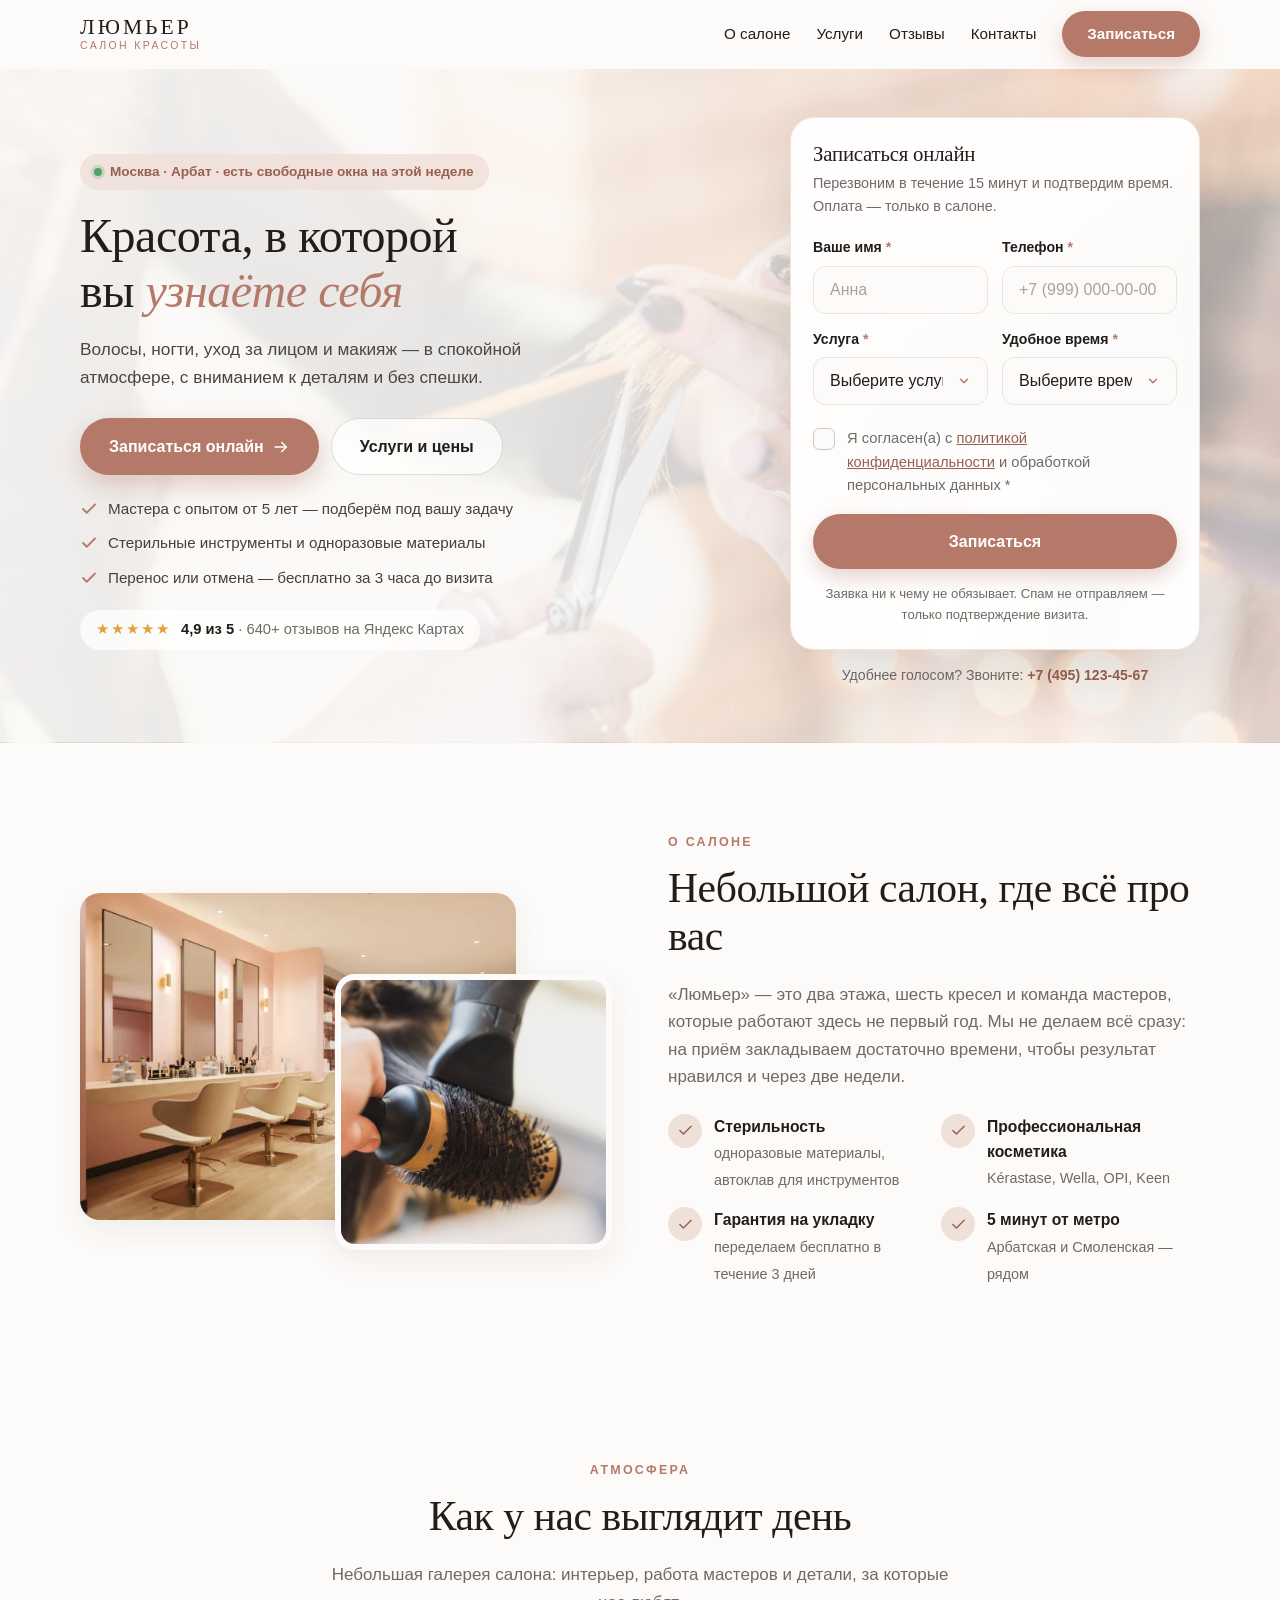
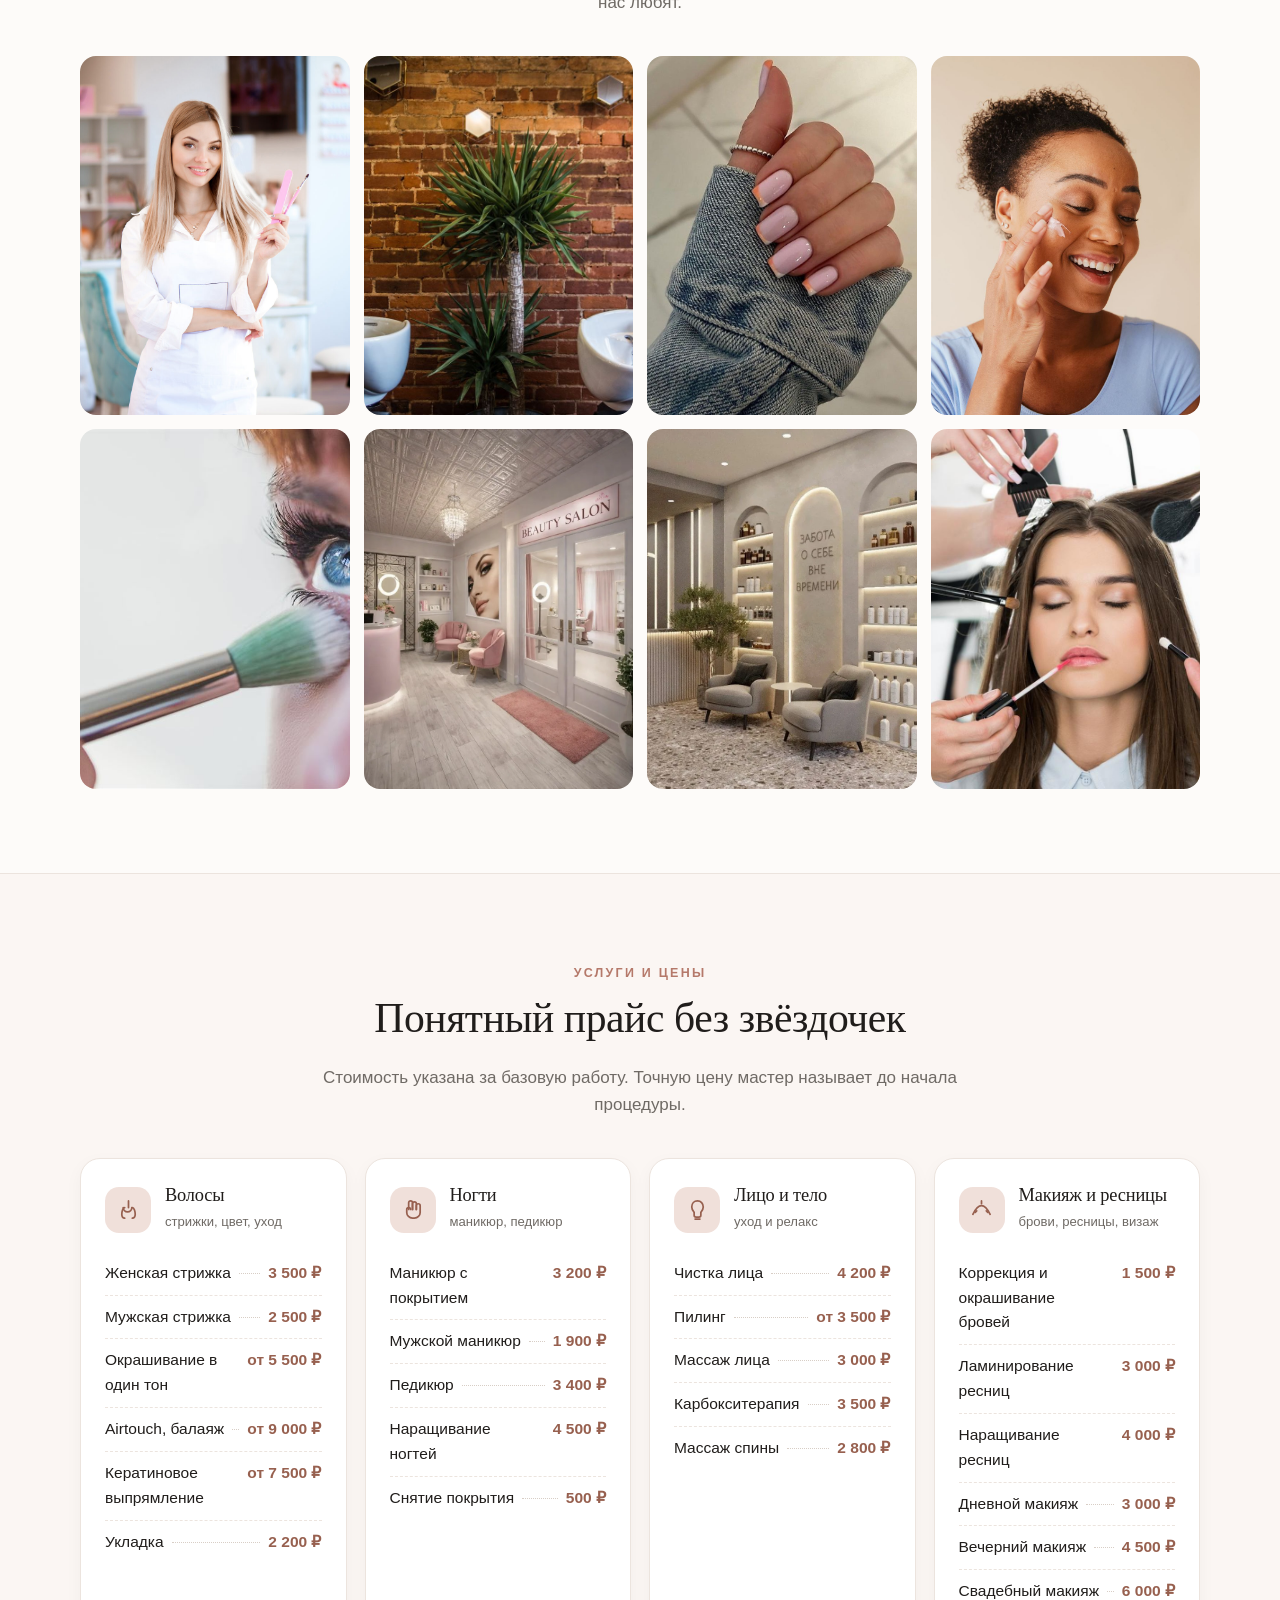
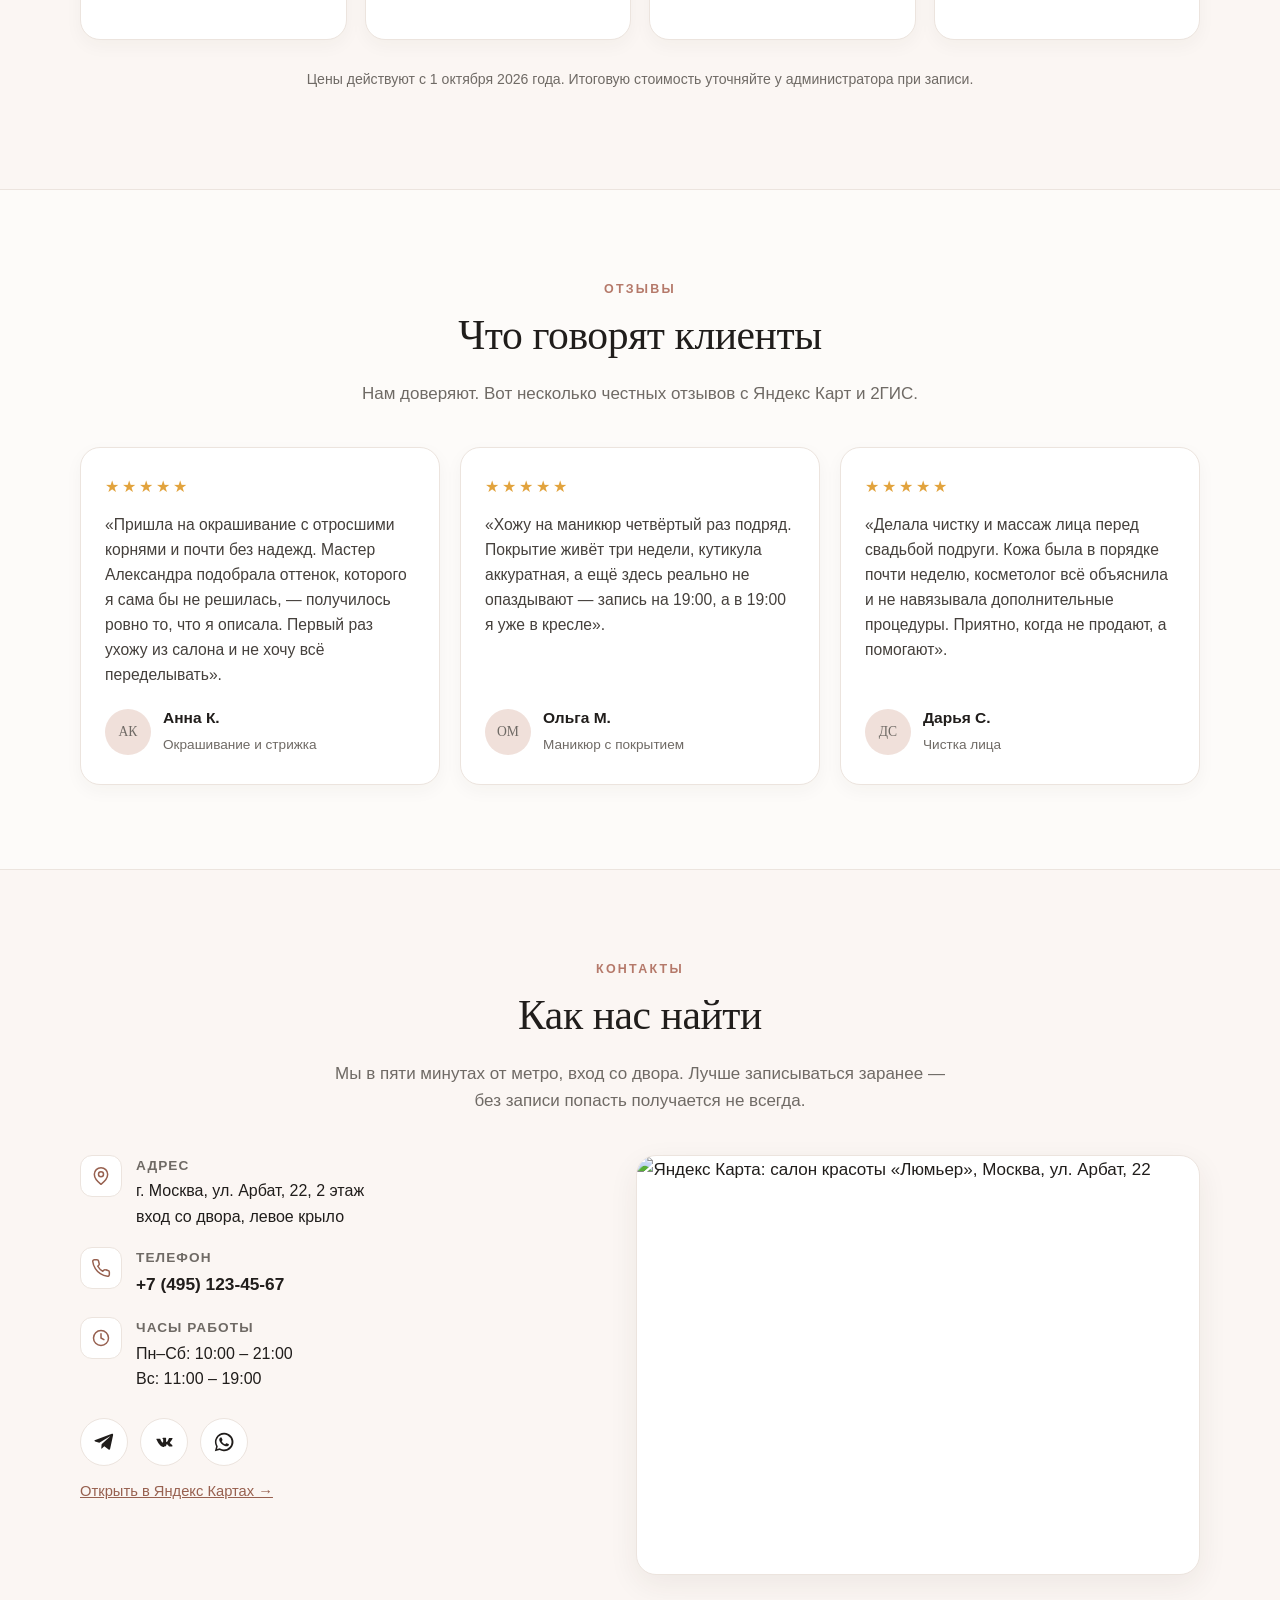
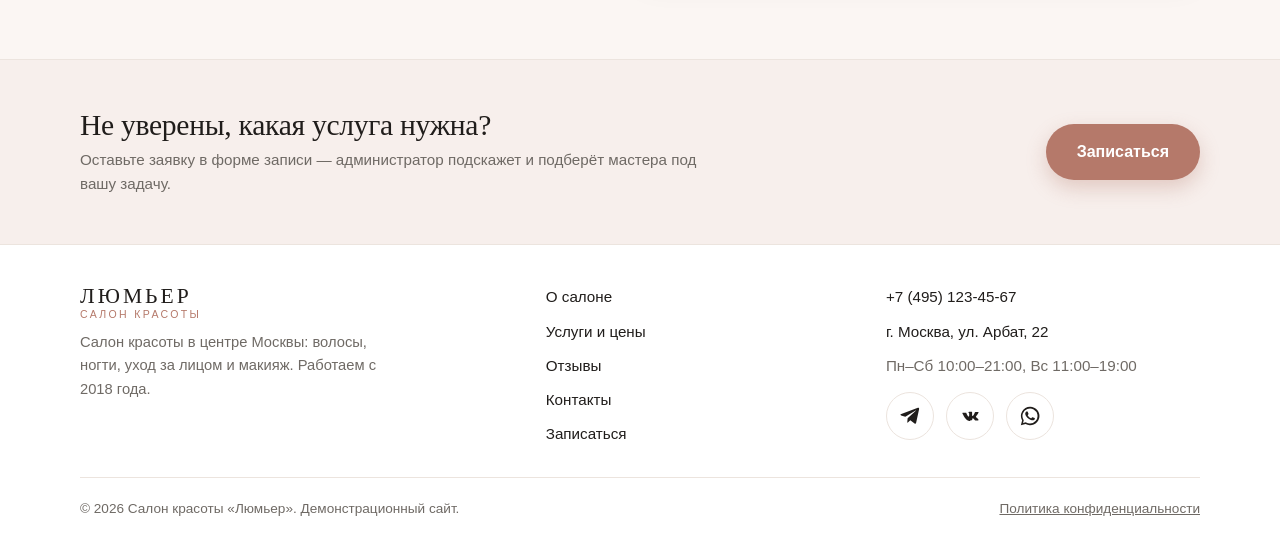
==== index.html @ 71473b61 "Демо-сайт салона красоты «Люмьер»: первая версия" ====
<!DOCTYPE html>
<html lang="ru">
<head>
  <meta charset="UTF-8">
  <meta name="viewport" content="width=device-width, initial-scale=1.0">
  <title>Салон красоты «Люмьер» — Москва, ул. Арбат, 22</title>
  <meta name="description" content="Салон красоты «Люмьер»: стрижки, окрашивание, маникюр, уход за лицом и макияж в центре Москвы. Запись онлайн, честные цены.">
  <link rel="icon" href="favicon.svg" type="image/svg+xml">
  <link rel="stylesheet" href="style.css">
</head>
<body>

<header class="header" id="header">
  <div class="container nav">
    <a class="logo" href="#top">
      <b>ЛЮМЬЕР</b>
      <span>салон красоты</span>
    </a>

    <nav class="nav-links" id="navLinks">
      <a href="#about">О салоне</a>
      <a href="#services">Услуги</a>
      <a href="#reviews">Отзывы</a>
      <a href="#contacts">Контакты</a>
      <a class="btn btn-accent" href="#booking">Записаться</a>
    </nav>

    <button class="burger" id="burger" aria-label="Открыть меню" aria-expanded="false" aria-controls="navLinks">
      <span></span>
    </button>
  </div>
</header>

<main id="booking">

  <!-- ================= ГЛАВНАЯ ================= -->
  <section class="hero" id="top">
    <div class="container hero-grid">

      <div class="hero-copy">
        <span class="hero-badge"><span class="dot" aria-hidden="true"></span>Москва · Арбат · есть свободные окна на этой неделе</span>
        <h1>Красота, в которой вы <em>узнаёте себя</em></h1>
        <p class="hero-lead">Волосы, ногти, уход за лицом и макияж — в спокойной атмосфере, с вниманием к деталям и без спешки.</p>
        <div class="hero-actions">
          <a class="btn btn-accent" href="#booking">Записаться онлайн</a>
          <a class="btn btn-ghost" href="#services">Услуги и цены</a>
        </div>
      </div>

      <div class="hero-form">
        <div class="booking-card">
          <div class="form-head">
            <h2>Записаться онлайн</h2>
            <p>Перезвоним в течение 15 минут и подтвердим время. Оплата — только в салоне.</p>
          </div>

          <form id="bookingForm" novalidate>
            <div class="form-grid">
              <div class="field" id="fieldName">
                <label for="name">Ваше имя <span class="req">*</span></label>
                <input type="text" id="name" name="name" placeholder="Анна" autocomplete="name" required aria-required="true" aria-describedby="nameError">
                <span class="error" id="nameError">Введите имя (минимум 2 символа)</span>
              </div>

              <div class="field" id="fieldPhone">
                <label for="phone">Телефон <span class="req">*</span></label>
                <input type="tel" id="phone" name="phone" placeholder="+7 (999) 000-00-00" autocomplete="tel" inputmode="tel" required aria-required="true" aria-describedby="phoneError">
                <span class="error" id="phoneError">Введите корректный номер телефона</span>
              </div>

              <div class="field" id="fieldService">
                <label for="service">Услуга <span class="req">*</span></label>
                <select id="service" name="service" required aria-required="true" aria-describedby="serviceError">
                  <option value="">Выберите услугу</option>
                  <optgroup label="Волосы">
                    <option>Женская стрижка</option>
                    <option>Мужская стрижка</option>
                    <option>Окрашивание</option>
                    <option>Airtouch, балаяж</option>
                    <option>Кератиновое выпрямление</option>
                    <option>Укладка</option>
                  </optgroup>
                  <optgroup label="Ногти">
                    <option>Маникюр с покрытием</option>
                    <option>Мужской маникюр</option>
                    <option>Педикюр</option>
                    <option>Наращивание ногтей</option>
                  </optgroup>
                  <optgroup label="Лицо и тело">
                    <option>Чистка лица</option>
                    <option>Пилинг</option>
                    <option>Массаж лица</option>
                    <option>Карбокситерапия</option>
                    <option>Массаж спины</option>
                  </optgroup>
                  <optgroup label="Макияж и ресницы">
                    <option>Коррекция и окрашивание бровей</option>
                    <option>Ламинирование ресниц</option>
                    <option>Наращивание ресниц</option>
                    <option>Дневной макияж</option>
                    <option>Вечерний макияж</option>
                    <option>Свадебный макияж</option>
                  </optgroup>
                  <option>Другое / нужна консультация</option>
                </select>
                <span class="error" id="serviceError">Выберите услугу</span>
              </div>

              <div class="field" id="fieldTime">
                <label for="time">Удобное время <span class="req">*</span></label>
                <select id="time" name="time" required aria-required="true" aria-describedby="timeError">
                  <option value="">Выберите время</option>
                  <option>10:00 — утро</option>
                  <option>11:00 — утро</option>
                  <option>12:00 — утро</option>
                  <option>13:00 — день</option>
                  <option>14:00 — день</option>
                  <option>15:00 — день</option>
                  <option>16:00 — день</option>
                  <option>17:00 — вечер</option>
                  <option>18:00 — вечер</option>
                  <option>19:00 — вечер</option>
                  <option>20:00 — вечер</option>
                </select>
                <span class="error" id="timeError">Выберите удобное время</span>
              </div>
            </div>

            <!-- ловушка для спам-ботов, людям не видна -->
            <div class="hp" aria-hidden="true">
              <label for="company">Компания</label>
              <input type="text" id="company" name="company" tabindex="-1" autocomplete="off">
            </div>

            <div class="checkbox-wrap" id="checkboxWrap">
              <label class="checkbox" for="agree">
                <input type="checkbox" id="agree" name="agree" required aria-required="true" aria-describedby="agreeError">
                <span class="box">
                  <svg viewBox="0 0 24 24" fill="none" stroke="currentColor" stroke-width="3" stroke-linecap="round" stroke-linejoin="round"><path d="M20 6 9 17l-5-5"/></svg>
                </span>
                <span>Я согласен(а) с <a href="policy.html" target="_blank" rel="noopener">политикой конфиденциальности</a> и обработкой персональных данных <span class="req">*</span></span>
              </label>
              <span class="error" id="agreeError">Необходимо согласие с политикой конфиденциальности</span>
            </div>

            <button type="submit" class="btn btn-accent btn-block" id="submitBtn">
              <span class="btn-label">Записаться</span>
              <span class="spinner" aria-hidden="true"></span>
            </button>
            <p class="form-note">Заявка ни к чему не обязывает. Спам не отправляем — только подтверждение визита.</p>
          </form>

          <div class="success" id="success" role="status" aria-live="polite">
            <div class="ok">
              <svg viewBox="0 0 24 24" fill="none" stroke="currentColor" stroke-width="2.5" stroke-linecap="round" stroke-linejoin="round"><path d="M20 6 9 17l-5-5"/></svg>
            </div>
            <h3 id="successTitle" tabindex="-1">Заявка принята!</h3>
            <p id="successText">Спасибо! Мы перезвоним вам в течение 15 минут и подтвердим время.</p>
            <button class="btn btn-ghost" id="resetBtn" type="button">Записаться ещё раз</button>
          </div>
        </div>

        <p class="hero-form-note">Удобнее голосом? Звоните: <a href="tel:+74951234567">+7 (495) 123-45-67</a></p>
      </div>

      <div class="hero-trust">
        <ul class="hero-facts">
          <li><svg viewBox="0 0 24 24" fill="none" stroke="currentColor" stroke-width="2.4" stroke-linecap="round" stroke-linejoin="round"><path d="M20 6 9 17l-5-5"/></svg>Мастера с опытом от 5 лет — подберём под вашу задачу</li>
          <li><svg viewBox="0 0 24 24" fill="none" stroke="currentColor" stroke-width="2.4" stroke-linecap="round" stroke-linejoin="round"><path d="M20 6 9 17l-5-5"/></svg>Стерильные инструменты и одноразовые материалы</li>
          <li><svg viewBox="0 0 24 24" fill="none" stroke="currentColor" stroke-width="2.4" stroke-linecap="round" stroke-linejoin="round"><path d="M20 6 9 17l-5-5"/></svg>Перенос или отмена — бесплатно за 3 часа до визита</li>
        </ul>
        <div class="hero-proof">
          <span class="stars" aria-hidden="true">★★★★★</span>
          <span><b>4,9 из 5</b> · 640+ отзывов на Яндекс Картах</span>
        </div>
      </div>

    </div>
  </section>

  <!-- ================= О САЛОНЕ ================= -->
  <section class="section" id="about">
    <div class="container about-grid">
      <div class="about-media">
        <img class="m1" src="images/интерьер.webp" alt="Интерьер салона красоты Люмьер" loading="lazy">
        <img class="m2" src="images/about-hair.jpg" alt="Укладка волос в салоне" loading="lazy">
      </div>

      <div class="about-text">
        <span class="eyebrow">О салоне</span>
        <h2>Небольшой салон, где всё про вас</h2>
        <p>«Люмьер» — это два этажа, шесть кресел и команда мастеров, которые работают здесь не первый год. Мы не делаем всё сразу: на приём закладываем достаточно времени, чтобы результат нравился и через две недели.</p>
        <ul class="features">
          <li>
            <span class="ico"><svg viewBox="0 0 24 24" fill="none" stroke="currentColor" stroke-width="2" stroke-linecap="round" stroke-linejoin="round"><path d="M20 6 9 17l-5-5"/></svg></span>
            <div><b>Стерильность</b><span>одноразовые материалы, автоклав для инструментов</span></div>
          </li>
          <li>
            <span class="ico"><svg viewBox="0 0 24 24" fill="none" stroke="currentColor" stroke-width="2" stroke-linecap="round" stroke-linejoin="round"><path d="M20 6 9 17l-5-5"/></svg></span>
            <div><b>Профессиональная косметика</b><span>Kérastase, Wella, OPI, Keen</span></div>
          </li>
          <li>
            <span class="ico"><svg viewBox="0 0 24 24" fill="none" stroke="currentColor" stroke-width="2" stroke-linecap="round" stroke-linejoin="round"><path d="M20 6 9 17l-5-5"/></svg></span>
            <div><b>Гарантия на укладку</b><span>переделаем бесплатно в течение 3 дней</span></div>
          </li>
          <li>
            <span class="ico"><svg viewBox="0 0 24 24" fill="none" stroke="currentColor" stroke-width="2" stroke-linecap="round" stroke-linejoin="round"><path d="M20 6 9 17l-5-5"/></svg></span>
            <div><b>5 минут от метро</b><span>Арбатская и Смоленская — рядом</span></div>
          </li>
        </ul>
      </div>
    </div>
  </section>

  <!-- ================= ГАЛЕРЕЯ ================= -->
  <section class="section gallery">
    <div class="container">
      <div class="section-head">
        <span class="eyebrow">Атмосфера</span>
        <h2>Как у нас выглядит день</h2>
        <p>Небольшая галерея салона: интерьер, работа мастеров и детали, за которые нас любят.</p>
      </div>
      <div class="gallery-track">
        <img src="images/мастер.jpg" alt="Мастер салона за работой" loading="lazy">
        <img src="images/salon-interior.jpg" alt="Рабочее место стилиста" loading="lazy">
        <img src="images/маникюр1.jpg" alt="Маникюр с покрытием" loading="lazy">
        <img src="images/service-face.jpg" alt="Уход за лицом в салоне" loading="lazy">
        <img src="images/service-makeup.jpg" alt="Макияж перед выходом" loading="lazy">
        <img src="images/интерьер2.webp" alt="Зона ресниц и бровей" loading="lazy">
        <img src="images/интерьер3.webp" alt="Зона маникюра" loading="lazy">
        <img src="images/78464060de46e293d12e.jpg" alt="Работа визажиста салона" loading="lazy">
      </div>
    </div>
  </section>

  <!-- ================= УСЛУГИ И ЦЕНЫ ================= -->
  <section class="section services" id="services">
    <div class="container">
      <div class="section-head">
        <span class="eyebrow">Услуги и цены</span>
        <h2>Понятный прайс без звёздочек</h2>
        <p>Стоимость указана за базовую работу. Точную цену мастер называет до начала процедуры.</p>
      </div>

      <div class="services-grid">
        <article class="service-card">
          <div class="head">
            <span class="ico"><svg viewBox="0 0 24 24" fill="none" stroke="currentColor" stroke-width="1.8" stroke-linecap="round" stroke-linejoin="round"><path d="M12 3v7"/><path d="M6.5 10a4.5 4.5 0 0 0 9 0"/><path d="M8 21c-2 0-3-1.5-3-4s1-7 3-7"/><path d="M16 21c2 0 3-1.5 3-4s-1-7-3-7"/></svg></span>
            <div>
              <h3>Волосы</h3>
              <small>стрижки, цвет, уход</small>
            </div>
          </div>
          <ul class="price-list">
            <li><span class="name">Женская стрижка</span><span class="dots"></span><span class="price">3 500 ₽</span></li>
            <li><span class="name">Мужская стрижка</span><span class="dots"></span><span class="price">2 500 ₽</span></li>
            <li><span class="name">Окрашивание в один тон</span><span class="dots"></span><span class="price">от 5 500 ₽</span></li>
            <li><span class="name">Airtouch, балаяж</span><span class="dots"></span><span class="price">от 9 000 ₽</span></li>
            <li><span class="name">Кератиновое выпрямление</span><span class="dots"></span><span class="price">от 7 500 ₽</span></li>
            <li><span class="name">Укладка</span><span class="dots"></span><span class="price">2 200 ₽</span></li>
          </ul>
        </article>

        <article class="service-card">
          <div class="head">
            <span class="ico"><svg viewBox="0 0 24 24" fill="none" stroke="currentColor" stroke-width="1.8" stroke-linecap="round" stroke-linejoin="round"><path d="M8 12V5a2 2 0 0 1 4 0v7"/><path d="M12 12V6a2 2 0 0 1 4 0v6"/><path d="M16 12V8a2 2 0 0 1 4 0v7a6 6 0 0 1-6 6h-2a6 6 0 0 1-6-6v-3a2 2 0 0 1 4 0"/></svg></span>
            <div>
              <h3>Ногти</h3>
              <small>маникюр, педикюр</small>
            </div>
          </div>
          <ul class="price-list">
            <li><span class="name">Маникюр с покрытием</span><span class="dots"></span><span class="price">3 200 ₽</span></li>
            <li><span class="name">Мужской маникюр</span><span class="dots"></span><span class="price">1 900 ₽</span></li>
            <li><span class="name">Педикюр</span><span class="dots"></span><span class="price">3 400 ₽</span></li>
            <li><span class="name">Наращивание ногтей</span><span class="dots"></span><span class="price">4 500 ₽</span></li>
            <li><span class="name">Снятие покрытия</span><span class="dots"></span><span class="price">500 ₽</span></li>
          </ul>
        </article>

        <article class="service-card">
          <div class="head">
            <span class="ico"><svg viewBox="0 0 24 24" fill="none" stroke="currentColor" stroke-width="1.8" stroke-linecap="round" stroke-linejoin="round"><path d="M12 3c-3.5 0-6 2.7-6 6.5 0 2.4 1 4 2.5 5.5V18a2 2 0 0 0 2 2h3a2 2 0 0 0 2-2v-3c1.5-1.5 2.5-3.1 2.5-5.5C18 5.7 15.5 3 12 3Z"/><path d="M9.5 22h5"/></svg></span>
            <div>
              <h3>Лицо и тело</h3>
              <small>уход и релакс</small>
            </div>
          </div>
          <ul class="price-list">
            <li><span class="name">Чистка лица</span><span class="dots"></span><span class="price">4 200 ₽</span></li>
            <li><span class="name">Пилинг</span><span class="dots"></span><span class="price">от 3 500 ₽</span></li>
            <li><span class="name">Массаж лица</span><span class="dots"></span><span class="price">3 000 ₽</span></li>
            <li><span class="name">Карбокситерапия</span><span class="dots"></span><span class="price">3 500 ₽</span></li>
            <li><span class="name">Массаж спины</span><span class="dots"></span><span class="price">2 800 ₽</span></li>
          </ul>
        </article>

        <article class="service-card">
          <div class="head">
            <span class="ico"><svg viewBox="0 0 24 24" fill="none" stroke="currentColor" stroke-width="1.8" stroke-linecap="round" stroke-linejoin="round"><path d="M3 17c3-6 6-9 9-9s6 3 9 9"/><path d="M7 13.5 5.5 15"/><path d="M17 13.5 18.5 15"/><path d="M12 3v3"/></svg></span>
            <div>
              <h3>Макияж и ресницы</h3>
              <small>брови, ресницы, визаж</small>
            </div>
          </div>
          <ul class="price-list">
            <li><span class="name">Коррекция и окрашивание бровей</span><span class="dots"></span><span class="price">1 500 ₽</span></li>
            <li><span class="name">Ламинирование ресниц</span><span class="dots"></span><span class="price">3 000 ₽</span></li>
            <li><span class="name">Наращивание ресниц</span><span class="dots"></span><span class="price">4 000 ₽</span></li>
            <li><span class="name">Дневной макияж</span><span class="dots"></span><span class="price">3 000 ₽</span></li>
            <li><span class="name">Вечерний макияж</span><span class="dots"></span><span class="price">4 500 ₽</span></li>
            <li><span class="name">Свадебный макияж</span><span class="dots"></span><span class="price">6 000 ₽</span></li>
          </ul>
        </article>
      </div>

      <p class="note">Цены действуют с 1 октября 2026 года. Итоговую стоимость уточняйте у администратора при записи.</p>
    </div>
  </section>

  <!-- ================= ОТЗЫВЫ ================= -->
  <section class="section" id="reviews">
    <div class="container">
      <div class="section-head">
        <span class="eyebrow">Отзывы</span>
        <h2>Что говорят клиенты</h2>
        <p>Нам доверяют. Вот несколько честных отзывов с Яндекс Карт и 2ГИС.</p>
      </div>

      <div class="reviews-grid">
        <article class="review-card">
          <div class="stars" aria-label="Оценка 5 из 5">★★★★★</div>
          <p>«Пришла на окрашивание с отросшими корнями и почти без надежд. Мастер Александра подобрала оттенок, которого я сама бы не решилась, — получилось ровно то, что я описала. Первый раз ухожу из салона и не хочу всё переделывать».</p>
          <div class="reviewer">
            <span class="avatar">АК</span>
            <div>
              <b>Анна К.</b>
              <span>Окрашивание и стрижка</span>
            </div>
          </div>
        </article>

        <article class="review-card">
          <div class="stars" aria-label="Оценка 5 из 5">★★★★★</div>
          <p>«Хожу на маникюр четвёртый раз подряд. Покрытие живёт три недели, кутикула аккуратная, а ещё здесь реально не опаздывают — запись на 19:00, а в 19:00 я уже в кресле».</p>
          <div class="reviewer">
            <span class="avatar">ОМ</span>
            <div>
              <b>Ольга М.</b>
              <span>Маникюр с покрытием</span>
            </div>
          </div>
        </article>

        <article class="review-card">
          <div class="stars" aria-label="Оценка 5 из 5">★★★★★</div>
          <p>«Делала чистку и массаж лица перед свадьбой подруги. Кожа была в порядке почти неделю, косметолог всё объяснила и не навязывала дополнительные процедуры. Приятно, когда не продают, а помогают».</p>
          <div class="reviewer">
            <span class="avatar">ДС</span>
            <div>
              <b>Дарья С.</b>
              <span>Чистка лица</span>
            </div>
          </div>
        </article>
      </div>
    </div>
  </section>

  <!-- ================= КОНТАКТЫ ================= -->
  <section class="section contacts" id="contacts">
    <div class="container">
      <div class="section-head">
        <span class="eyebrow">Контакты</span>
        <h2>Как нас найти</h2>
        <p>Мы в пяти минутах от метро, вход со двора. Лучше записываться заранее — без записи попасть получается не всегда.</p>
      </div>

      <div class="contacts-grid">
        <div>
          <ul class="contact-list">
            <li>
              <span class="ico"><svg viewBox="0 0 24 24" fill="none" stroke="currentColor" stroke-width="1.8" stroke-linecap="round" stroke-linejoin="round"><path d="M20 10c0 6-8 12-8 12s-8-6-8-12a8 8 0 0 1 16 0Z"/><circle cx="12" cy="10" r="3"/></svg></span>
              <div>
                <b>Адрес</b>
                <p>г. Москва, ул. Арбат, 22, 2 этаж<br>вход со двора, левое крыло</p>
              </div>
            </li>
            <li>
              <span class="ico"><svg viewBox="0 0 24 24" fill="none" stroke="currentColor" stroke-width="1.8" stroke-linecap="round" stroke-linejoin="round"><path d="M22 16.9v3a2 2 0 0 1-2.2 2 19.8 19.8 0 0 1-8.6-3.1 19.5 19.5 0 0 1-6-6A19.8 19.8 0 0 1 2.1 4.2 2 2 0 0 1 4.1 2h3a2 2 0 0 1 2 1.7c.1 1 .4 1.9.7 2.8a2 2 0 0 1-.5 2.1L8.1 9.9a16 16 0 0 0 6 6l1.3-1.3a2 2 0 0 1 2.1-.4c.9.3 1.8.6 2.8.7a2 2 0 0 1 1.7 2Z"/></svg></span>
              <div>
                <b>Телефон</b>
                <a href="tel:+74951234567">+7 (495) 123-45-67</a>
              </div>
            </li>
            <li>
              <span class="ico"><svg viewBox="0 0 24 24" fill="none" stroke="currentColor" stroke-width="1.8" stroke-linecap="round" stroke-linejoin="round"><circle cx="12" cy="12" r="9"/><path d="M12 7v5l3.5 2"/></svg></span>
              <div>
                <b>Часы работы</b>
                <p>Пн–Сб: 10:00 – 21:00<br>Вс: 11:00 – 19:00</p>
              </div>
            </li>
          </ul>

          <div class="socials">
            <a href="https://t.me/lumiere_beauty" target="_blank" rel="noopener" aria-label="Telegram">
              <svg viewBox="0 0 24 24" fill="currentColor"><path d="M21.9 4.6 18.7 19.3c-.2 1-.9 1.3-1.7.8l-4.7-3.5-2.3 2.2c-.3.3-.5.5-1 .5l.4-4.9 8.9-8c.4-.3-.1-.5-.6-.2L6.9 12.8 2.3 11.4c-1-.3-1-1 .2-1.5L20.6 3.1c.8-.3 1.6.2 1.3 1.5Z"/></svg>
            </a>
            <a href="https://vk.com/lumiere_beauty" target="_blank" rel="noopener" aria-label="ВКонтакте">
              <svg viewBox="0 0 24 24" fill="currentColor"><path d="M12.8 16.6h1c0 0 .3 0 .5-.2.1-.1.1-.3.1-.3s0-1.4.7-1.6c.6-.2 1.4 1.4 2.2 2 .6.5 1.1.4 1.1.4h2.2s1.2-.1.6-1c-.1-.1-.4-.7-1.8-2-1.5-1.3-1.3-1.1.5-3.4 1.1-1.4 1.6-2.2 1.4-2.6-.1-.3-.9-.2-.9-.2h-2.5s-.2 0-.3.1c-.1.1-.2.2-.2.2s-.4 1.1-1 2c-1.1 1.9-1.6 2-1.8 1.9-.4-.3-.3-1.1-.3-1.7 0-1.8.3-2.6-.5-2.8-.3-.1-.5-.1-1.2-.1-.9 0-1.7 0-2.2.3-.3.1-.6.5-.4.5.2 0 .6.1.8.4.3.4.3 1.3.3 1.3s.2 2.5-.4 2.8c-.4.2-1-.2-1.9-1.9-.5-.9-.8-1.9-.8-1.9s-.1-.2-.2-.3c-.1-.1-.3-.1-.3-.1H4.2s-.4 0-.5.2c-.1.1 0 .5 0 .5s1.9 4.3 4 6.5c2 2 4.2 1.9 4.2 1.9Z"/></svg>
            </a>
            <a href="https://wa.me/74951234567" target="_blank" rel="noopener" aria-label="WhatsApp">
              <svg viewBox="0 0 24 24" fill="currentColor"><path d="M12 2a10 10 0 0 0-8.6 15L2 22l5.2-1.4A10 10 0 1 0 12 2Zm0 18.2c-1.5 0-3-.4-4.2-1.2l-.3-.2-3.1.8.8-3-.2-.3A8.2 8.2 0 1 1 12 20.2Zm4.6-6.1c-.3-.1-1.5-.7-1.7-.8-.2-.1-.4-.1-.6.1-.2.3-.6.8-.8 1-.1.2-.3.2-.5.1a6.7 6.7 0 0 1-3.4-3c-.3-.4 0-.5.1-.7l.4-.5c.1-.2.1-.3.2-.5s0-.4 0-.5c-.1-.1-.6-1.4-.8-1.9-.2-.5-.4-.4-.6-.4h-.5c-.2 0-.5.1-.7.3-.2.3-.9.9-.9 2.2s.9 2.5 1.1 2.7c.1.2 1.8 2.8 4.4 3.9.6.3 1.1.4 1.5.5.6.2 1.2.2 1.6.1.5-.1 1.5-.6 1.7-1.2.2-.6.2-1.1.2-1.2-.1-.1-.3-.2-.5-.3Z"/></svg>
            </a>
          </div>

          <a class="map-link" href="https://yandex.ru/maps/?text=Москва, ул. Арбат, 22" target="_blank" rel="noopener">Открыть в Яндекс Картах →</a>
        </div>

        <div class="map">
          <!-- статичная Яндекс Карта: видна всегда, даже если интерактивный виджет не загрузится -->
          <img src="https://static-maps.yandex.ru/1.x/?ll=37.592500,55.751000&z=17&size=650,450&l=map&pt=37.592500,55.751000,pm2rdm" alt="Яндекс Карта: салон красоты «Люмьер», Москва, ул. Арбат, 22" width="650" height="450" loading="lazy">
          <!-- интерактивный виджет Яндекс Карт -->
          <iframe src="https://yandex.ru/map-widget/v1/?ll=37.592500%2C55.751000&z=17&l=map&pt=37.592500,55.751000,pm2rdm&text=%D0%9C%D0%BE%D1%81%D0%BA%D0%B2%D0%B0%2C%20%D1%83%D0%BB.%20%D0%90%D1%80%D0%B1%D0%B0%D1%82%2C%2022" title="Яндекс Карты: схема проезда к салону «Люмьер»" loading="lazy" allowfullscreen></iframe>
        </div>
      </div>
    </div>
  </section>

  <!-- ================= ПРИЗЫВ К ЗАПИСИ ================= -->
  <section class="cta-band">
    <div class="container cta-inner">
      <div>
        <h2>Не уверены, какая услуга нужна?</h2>
        <p>Оставьте заявку в форме записи — администратор подскажет и подберёт мастера под вашу задачу.</p>
      </div>
      <a class="btn btn-accent" href="#booking">Записаться</a>
    </div>
  </section>

</main>

<!-- ================= ПОДВАЛ ================= -->
<footer class="footer">
  <div class="container">
    <div class="footer-grid">
      <div>
        <a class="logo" href="#top">
          <b>ЛЮМЬЕР</b>
          <span>салон красоты</span>
        </a>
        <p>Салон красоты в центре Москвы: волосы, ногти, уход за лицом и макияж. Работаем с 2018 года.</p>
      </div>

      <nav class="footer-nav" aria-label="Разделы сайта">
        <a href="#about">О салоне</a>
        <a href="#services">Услуги и цены</a>
        <a href="#reviews">Отзывы</a>
        <a href="#contacts">Контакты</a>
        <a href="#booking">Записаться</a>
      </nav>

      <div>
        <nav class="footer-nav" aria-label="Контакты">
          <a href="tel:+74951234567">+7 (495) 123-45-67</a>
          <a href="#contacts">г. Москва, ул. Арбат, 22</a>
          <span style="color:var(--muted);font-size:.95rem">Пн–Сб 10:00–21:00, Вс 11:00–19:00</span>
        </nav>
        <div class="socials" style="margin-top:14px">
          <a href="https://t.me/lumiere_beauty" target="_blank" rel="noopener" aria-label="Telegram">
            <svg viewBox="0 0 24 24" fill="currentColor"><path d="M21.9 4.6 18.7 19.3c-.2 1-.9 1.3-1.7.8l-4.7-3.5-2.3 2.2c-.3.3-.5.5-1 .5l.4-4.9 8.9-8c.4-.3-.1-.5-.6-.2L6.9 12.8 2.3 11.4c-1-.3-1-1 .2-1.5L20.6 3.1c.8-.3 1.6.2 1.3 1.5Z"/></svg>
          </a>
          <a href="https://vk.com/lumiere_beauty" target="_blank" rel="noopener" aria-label="ВКонтакте">
            <svg viewBox="0 0 24 24" fill="currentColor"><path d="M12.8 16.6h1c0 0 .3 0 .5-.2.1-.1.1-.3.1-.3s0-1.4.7-1.6c.6-.2 1.4 1.4 2.2 2 .6.5 1.1.4 1.1.4h2.2s1.2-.1.6-1c-.1-.1-.4-.7-1.8-2-1.5-1.3-1.3-1.1.5-3.4 1.1-1.4 1.6-2.2 1.4-2.6-.1-.3-.9-.2-.9-.2h-2.5s-.2 0-.3.1c-.1.1-.2.2-.2.2s-.4 1.1-1 2c-1.1 1.9-1.6 2-1.8 1.9-.4-.3-.3-1.1-.3-1.7 0-1.8.3-2.6-.5-2.8-.3-.1-.5-.1-1.2-.1-.9 0-1.7 0-2.2.3-.3.1-.6.5-.4.5.2 0 .6.1.8.4.3.4.3 1.3.3 1.3s.2 2.5-.4 2.8c-.4.2-1-.2-1.9-1.9-.5-.9-.8-1.9-.8-1.9s-.1-.2-.2-.3c-.1-.1-.3-.1-.3-.1H4.2s-.4 0-.5.2c-.1.1 0 .5 0 .5s1.9 4.3 4 6.5c2 2 4.2 1.9 4.2 1.9Z"/></svg>
          </a>
          <a href="https://wa.me/74951234567" target="_blank" rel="noopener" aria-label="WhatsApp">
            <svg viewBox="0 0 24 24" fill="currentColor"><path d="M12 2a10 10 0 0 0-8.6 15L2 22l5.2-1.4A10 10 0 1 0 12 2Zm0 18.2c-1.5 0-3-.4-4.2-1.2l-.3-.2-3.1.8.8-3-.2-.3A8.2 8.2 0 1 1 12 20.2Zm4.6-6.1c-.3-.1-1.5-.7-1.7-.8-.2-.1-.4-.1-.6.1-.2.3-.6.8-.8 1-.1.2-.3.2-.5.1a6.7 6.7 0 0 1-3.4-3c-.3-.4 0-.5.1-.7l.4-.5c.1-.2.1-.3.2-.5s0-.4 0-.5c-.1-.1-.6-1.4-.8-1.9-.2-.5-.4-.4-.6-.4h-.5c-.2 0-.5.1-.7.3-.2.3-.9.9-.9 2.2s.9 2.5 1.1 2.7c.1.2 1.8 2.8 4.4 3.9.6.3 1.1.4 1.5.5.6.2 1.2.2 1.6.1.5-.1 1.5-.6 1.7-1.2.2-.6.2-1.1.2-1.2-.1-.1-.3-.2-.5-.3Z"/></svg>
          </a>
        </div>
      </div>
    </div>

    <div class="footer-bottom">
      <span>© <span id="year">2026</span> Салон красоты «Люмьер». Демонстрационный сайт.</span>
      <a href="policy.html">Политика конфиденциальности</a>
    </div>
  </div>
</footer>

<!-- ================= КНОПКА «НАВЕРХ» ================= -->
<button class="to-top" id="toTop" type="button" aria-label="Наверх — прокрутить страницу к началу">
  <svg viewBox="0 0 24 24" fill="none" stroke="currentColor" stroke-width="2.4" stroke-linecap="round" stroke-linejoin="round" aria-hidden="true" focusable="false"><path d="M12 19V5"/><path d="m5 12 7-7 7 7"/></svg>
</button>

<script src="script.js"></script>
</body>
</html>
---- style.css ----
/* ============================================
   Салон красоты «Люмьер» — стили демо-сайта
   ============================================ */

:root {
  --bg: #fdfbf9;
  --surface: #ffffff;
  --cream: #fbf6f3;
  --blush: #f7efec;
  --line: #ece4de;
  --ink: #201d1b;
  --muted: #6f6a65;
  --accent: #b5796a;
  --accent-dark: #97604f;
  --accent-soft: #f0e0da;
  --radius: 20px;
  --radius-sm: 12px;
  --shadow: 0 10px 30px rgba(60, 40, 30, 0.07);
  --shadow-lg: 0 24px 60px rgba(60, 40, 30, 0.12);
  --font-sans: -apple-system, BlinkMacSystemFont, "Segoe UI", Roboto,
    "Helvetica Neue", Arial, sans-serif;
  --font-serif: Georgia, "PT Serif", "Times New Roman", serif;
  --header-h: 68px;
}

*,
*::before,
*::after {
  box-sizing: border-box;
}

html {
  scroll-behavior: smooth;
}

body {
  margin: 0;
  font-family: var(--font-sans);
  font-size: 17px;
  line-height: 1.6;
  color: var(--ink);
  background: var(--bg);
  -webkit-font-smoothing: antialiased;
  overflow-x: clip;
}

img {
  max-width: 100%;
  display: block;
}

a {
  color: var(--accent-dark);
}

h1,
h2,
h3 {
  font-family: var(--font-serif);
  font-weight: 400;
  line-height: 1.15;
  letter-spacing: -0.01em;
  margin: 0 0 0.5em;
}

h1 {
  font-size: clamp(2rem, 5vw, 3rem);
}

h2 {
  font-size: clamp(1.7rem, 4vw, 2.6rem);
}

h3 {
  font-size: 1.2rem;
}

p {
  margin: 0 0 1em;
}

.container {
  width: 100%;
  max-width: 1160px;
  margin: 0 auto;
  padding: 0 20px;
}

section {
  scroll-margin-top: calc(var(--header-h) + 10px);
}

#booking {
  scroll-margin-top: calc(var(--header-h) + 12px);
}

.section {
  padding: 64px 0;
}

.section-head {
  text-align: center;
  max-width: 640px;
  margin: 0 auto 40px;
}

.eyebrow {
  display: inline-block;
  font-size: 0.78rem;
  letter-spacing: 0.18em;
  text-transform: uppercase;
  color: var(--accent);
  font-weight: 600;
  margin-bottom: 12px;
}

.section-head p {
  color: var(--muted);
  margin: 0;
}

/* ---------- Кнопки ---------- */
.btn {
  display: inline-flex;
  align-items: center;
  justify-content: center;
  gap: 8px;
  padding: 14px 30px;
  border-radius: 999px;
  border: 1px solid transparent;
  font: inherit;
  font-size: 1rem;
  font-weight: 600;
  text-decoration: none;
  cursor: pointer;
  transition: background 0.2s ease, color 0.2s ease, transform 0.15s ease,
    box-shadow 0.2s ease;
}

.btn:active {
  transform: translateY(1px);
}

.btn-accent {
  background: var(--accent);
  color: #fff;
  box-shadow: 0 8px 20px rgba(181, 121, 106, 0.32);
}

.btn-accent:hover {
  background: var(--accent-dark);
  color: #fff;
}

.btn-ghost {
  background: transparent;
  color: var(--ink);
  border-color: var(--line);
}

.btn-ghost:hover {
  border-color: var(--accent);
  color: var(--accent-dark);
}

.btn-block {
  width: 100%;
}

/* ---------- Шапка ---------- */
.header {
  position: sticky;
  top: 0;
  z-index: 50;
  background: rgba(253, 251, 249, 0.88);
  backdrop-filter: blur(12px);
  -webkit-backdrop-filter: blur(12px);
  border-bottom: 1px solid transparent;
  transition: border-color 0.25s ease, box-shadow 0.25s ease;
}

.header.scrolled {
  border-bottom-color: var(--line);
  box-shadow: 0 4px 20px rgba(60, 40, 30, 0.06);
}

.nav {
  height: var(--header-h);
  display: flex;
  align-items: center;
  justify-content: space-between;
  gap: 16px;
}

.logo {
  display: flex;
  flex-direction: column;
  text-decoration: none;
  color: var(--ink);
  line-height: 1.1;
}

.logo b {
  font-family: var(--font-serif);
  font-size: 1.35rem;
  font-weight: 400;
  letter-spacing: 0.14em;
}

.logo span {
  font-size: 0.66rem;
  letter-spacing: 0.22em;
  text-transform: uppercase;
  color: var(--accent);
}

.nav-links {
  display: flex;
  align-items: center;
  gap: 26px;
}

.nav-links a:not(.btn) {
  color: var(--ink);
  text-decoration: none;
  font-size: 0.95rem;
  font-weight: 500;
  transition: color 0.2s ease;
}

.nav-links a:not(.btn):hover {
  color: var(--accent-dark);
}

.nav-links .btn {
  padding: 10px 24px;
  font-size: 0.95rem;
}

.burger {
  display: none;
  width: 44px;
  height: 44px;
  border: 1px solid var(--line);
  border-radius: 12px;
  background: var(--surface);
  cursor: pointer;
  padding: 0;
  align-items: center;
  justify-content: center;
}

.burger span {
  position: relative;
  display: block;
  width: 18px;
  height: 2px;
  background: var(--ink);
  border-radius: 2px;
  transition: background 0.2s ease;
}

.burger span::before,
.burger span::after {
  content: "";
  position: absolute;
  left: 0;
  width: 18px;
  height: 2px;
  background: var(--ink);
  border-radius: 2px;
  transition: transform 0.25s ease, top 0.25s ease;
}

.burger span::before {
  top: -6px;
}

.burger span::after {
  top: 6px;
}

.header.open .burger span {
  background: transparent;
}

.header.open .burger span::before {
  top: 0;
  transform: rotate(45deg);
}

.header.open .burger span::after {
  top: 0;
  transform: rotate(-45deg);
}

/* ---------- Первый экран с формой записи ---------- */
.hero {
  position: relative;
  padding: 44px 0 52px;
  /* clip, а не hidden: иначе scrollIntoView() «залипает» на этом блоке */
  overflow: clip;
  /* фото салона + светлый скрим: картинка видна, а текст и форма остаются читаемыми */
  background-color: var(--cream);
  background-image:
    linear-gradient(
      95deg,
      rgba(253, 251, 249, 0.95) 0%,
      rgba(253, 251, 249, 0.88) 42%,
      rgba(252, 248, 246, 0.72) 70%,
      rgba(250, 244, 241, 0.62) 100%
    ),
    url("images/hero-haircut.jpg");
  background-repeat: no-repeat;
  background-position: center, center 30%;
  background-size: cover, cover;
}

.hero > .container {
  position: relative;
  z-index: 1;
}

.hero-grid {
  display: grid;
  grid-template-columns: 1fr;
  grid-template-areas:
    "copy"
    "form"
    "trust";
  gap: 26px;
  align-items: center;
}

.hero-copy {
  grid-area: copy;
}

.hero-form {
  grid-area: form;
}

.hero-trust {
  grid-area: trust;
}

.hero-badge {
  display: inline-flex;
  align-items: center;
  gap: 8px;
  max-width: 100%;
  background: rgba(240, 224, 218, 0.85);
  color: var(--accent-dark);
  border-radius: 999px;
  padding: 7px 16px 7px 14px;
  font-size: 0.85rem;
  font-weight: 600;
  margin-bottom: 18px;
  backdrop-filter: blur(4px);
  -webkit-backdrop-filter: blur(4px);
}

/* индикатор «есть свободные окна» */
.hero-badge .dot {
  flex: none;
  width: 8px;
  height: 8px;
  border-radius: 50%;
  background: #4fa46a;
  box-shadow: 0 0 0 3px rgba(79, 164, 106, 0.22);
}

.hero h1 {
  margin-bottom: 18px;
  text-wrap: balance;
}

.hero h1 em {
  font-style: italic;
  color: var(--accent);
}

.hero-lead {
  font-size: 1.08rem;
  /* темнее общего --muted: текст лежит поверх фотоподложки, нужен запас контраста */
  color: #4b4642;
  max-width: 46ch;
  margin-bottom: 26px;
}

.hero-actions {
  display: flex;
  flex-wrap: wrap;
  align-items: center;
  gap: 12px;
}

.hero-actions .btn {
  padding: 15px 28px;
}

/* Главная кнопка героя: акцентная «плитка» с тенью и стрелкой */
.hero-actions .btn-accent {
  box-shadow: 0 10px 24px rgba(181, 121, 106, 0.34);
}

/* Стрелка — не типографский «→», а SVG-иконка через mask:
   чёткие линии, скругленные концы, цвет наследуется от текста кнопки */
.hero-actions .btn-accent::after {
  content: "";
  width: 18px;
  height: 18px;
  position: relative;
  top: 1px;
  flex: none;
  background: currentColor;
  -webkit-mask: url("data:image/svg+xml,%3Csvg xmlns='http://www.w3.org/2000/svg' viewBox='0 0 24 24' fill='none' stroke='black' stroke-width='2' stroke-linecap='round' stroke-linejoin='round'%3E%3Cpath d='M4 12h15'/%3E%3Cpath d='m13 6 6 6-6 6'/%3E%3C/svg%3E") center / contain no-repeat;
  mask: url("data:image/svg+xml,%3Csvg xmlns='http://www.w3.org/2000/svg' viewBox='0 0 24 24' fill='none' stroke='black' stroke-width='2' stroke-linecap='round' stroke-linejoin='round'%3E%3Cpath d='M4 12h15'/%3E%3Cpath d='m13 6 6 6-6 6'/%3E%3C/svg%3E") center / contain no-repeat;
  transition: transform 0.2s ease;
}

.hero-actions .btn-accent:hover {
  box-shadow: 0 14px 30px rgba(151, 96, 79, 0.38);
}

.hero-actions .btn-accent:hover::after {
  transform: translateX(4px);
}

/* Вторая кнопка — «стеклянная», чтобы не конкурировать с основной */
.hero-actions .btn-ghost {
  background: rgba(255, 255, 255, 0.72);
  backdrop-filter: blur(6px);
  -webkit-backdrop-filter: blur(6px);
  border-color: rgba(32, 29, 27, 0.14);
}

.hero-actions .btn-ghost:hover {
  background: #fff;
  border-color: var(--accent);
  color: var(--accent-dark);
}

.hero-actions .btn:focus-visible {
  outline: 3px solid var(--accent);
  outline-offset: 3px;
}

.hero-facts {
  list-style: none;
  margin: 0 0 20px;
  padding: 0;
  display: grid;
  gap: 10px;
}

.hero-facts li {
  display: flex;
  align-items: flex-start;
  gap: 10px;
  font-size: 0.95rem;
  color: #45403c;
}

.hero-facts svg {
  flex: none;
  width: 18px;
  height: 18px;
  margin-top: 3px;
  color: var(--accent);
}

.hero-proof {
  display: inline-flex;
  flex-wrap: wrap;
  align-items: center;
  gap: 8px 10px;
  font-size: 0.92rem;
  color: var(--muted);
  background: rgba(255, 255, 255, 0.72);
  border-radius: 999px;
  padding: 8px 16px;
  backdrop-filter: blur(6px);
  -webkit-backdrop-filter: blur(6px);
}

.hero-proof .stars {
  color: #e2a33d;
  letter-spacing: 2px;
}

.hero-proof b {
  color: var(--ink);
}

.hero-form-note {
  margin: 14px 0 0;
  text-align: center;
  font-size: 0.88rem;
  color: var(--muted);
}

.hero-form-note a {
  color: var(--accent-dark);
  font-weight: 600;
  text-decoration: none;
  white-space: nowrap;
}

.hero-form-note a:hover {
  text-decoration: underline;
}

/* ---------- О салоне ---------- */
.about-grid {
  display: grid;
  grid-template-columns: 1fr;
  gap: 36px;
  align-items: center;
}

.about-media {
  position: relative;
}

.about-media .m1 {
  width: 82%;
  aspect-ratio: 4 / 3;
  object-fit: cover;
  border-radius: var(--radius);
  box-shadow: var(--shadow);
}

.about-media .m2 {
  position: absolute;
  right: 0;
  bottom: -26px;
  width: 52%;
  aspect-ratio: 1 / 1;
  object-fit: cover;
  border-radius: var(--radius);
  border: 6px solid var(--bg);
  box-shadow: var(--shadow);
}

.about-text p {
  color: var(--muted);
}

.features {
  list-style: none;
  margin: 24px 0 0;
  padding: 0;
  display: grid;
  grid-template-columns: 1fr;
  gap: 14px;
}

.features li {
  display: flex;
  gap: 12px;
  align-items: flex-start;
}

.features .ico {
  flex: none;
  width: 34px;
  height: 34px;
  border-radius: 50%;
  background: var(--accent-soft);
  color: var(--accent-dark);
  display: flex;
  align-items: center;
  justify-content: center;
}

.features .ico svg {
  width: 17px;
  height: 17px;
}

.features b {
  display: block;
  font-size: 0.98rem;
}

.features span {
  font-size: 0.9rem;
  color: var(--muted);
}

/* ---------- Галерея ---------- */
.gallery {
  padding-bottom: 56px;
}

.gallery-track {
  display: grid;
  grid-auto-flow: column;
  grid-auto-columns: 74%;
  gap: 14px;
  overflow-x: auto;
  scroll-snap-type: x mandatory;
  padding-bottom: 8px;
  margin: 0 -20px;
  padding-left: 20px;
  padding-right: 20px;
  scrollbar-width: none;
}

.gallery-track::-webkit-scrollbar {
  display: none;
}

.gallery-track img {
  scroll-snap-align: center;
  width: 100%;
  aspect-ratio: 1 / 1;
  object-fit: cover;
  border-radius: 16px;
  transition: transform 0.35s ease;
}

.gallery-track img:hover {
  transform: scale(1.02);
}

/* ---------- Услуги ---------- */
.services {
  background: var(--cream);
  border-top: 1px solid var(--line);
  border-bottom: 1px solid var(--line);
}

.services-grid {
  display: grid;
  grid-template-columns: 1fr;
  gap: 20px;
}

.service-card {
  background: var(--surface);
  border: 1px solid var(--line);
  border-radius: var(--radius);
  padding: 26px 24px;
  box-shadow: 0 6px 18px rgba(60, 40, 30, 0.04);
}

.service-card .head {
  display: flex;
  align-items: center;
  gap: 14px;
  margin-bottom: 18px;
}

.service-card .head .ico {
  flex: none;
  width: 46px;
  height: 46px;
  border-radius: 14px;
  background: var(--accent-soft);
  color: var(--accent-dark);
  display: flex;
  align-items: center;
  justify-content: center;
}

.service-card .head .ico svg {
  width: 23px;
  height: 23px;
}

.service-card h3 {
  margin: 0;
  font-size: 1.15rem;
}

.service-card .head small {
  color: var(--muted);
  font-size: 0.82rem;
}

.price-list {
  list-style: none;
  margin: 0;
  padding: 0;
}

.price-list li {
  display: flex;
  align-items: baseline;
  gap: 8px;
  padding: 9px 0;
  border-bottom: 1px dashed var(--line);
  font-size: 0.97rem;
}

.price-list li:last-child {
  border-bottom: 0;
}

.price-list .name {
  color: var(--ink);
}

.price-list .dots {
  flex: 1;
  border-bottom: 1px dotted #d8cec6;
  transform: translateY(-4px);
}

.price-list .price {
  font-weight: 600;
  white-space: nowrap;
  color: var(--accent-dark);
}

.note {
  text-align: center;
  color: var(--muted);
  font-size: 0.88rem;
  margin-top: 28px;
}

/* ---------- Отзывы ---------- */
.reviews-grid {
  display: grid;
  grid-template-columns: 1fr;
  gap: 20px;
}

.review-card {
  background: var(--surface);
  border: 1px solid var(--line);
  border-radius: var(--radius);
  padding: 26px 24px;
  box-shadow: 0 6px 18px rgba(60, 40, 30, 0.04);
  display: flex;
  flex-direction: column;
}

.review-card .stars {
  color: #e2a33d;
  letter-spacing: 3px;
  font-size: 1rem;
  margin-bottom: 12px;
}

.review-card p {
  font-size: 0.98rem;
  color: #45403c;
  flex: 1;
  margin-bottom: 18px;
}

.reviewer {
  display: flex;
  align-items: center;
  gap: 12px;
}

.avatar {
  width: 46px;
  height: 46px;
  flex: none;
  border-radius: 50%;
  background: var(--accent-soft);
  color: var(--accent-dark);
  display: flex;
  align-items: center;
  justify-content: center;
  font-family: var(--font-serif);
  font-size: 1rem;
}

.reviewer b {
  display: block;
  font-size: 0.97rem;
}

.reviewer span {
  font-size: 0.85rem;
  color: var(--muted);
}

/* ---------- Контакты ---------- */
.contacts {
  background: var(--cream);
  border-top: 1px solid var(--line);
}

.contacts-grid {
  display: grid;
  grid-template-columns: 1fr;
  gap: 28px;
}

.contact-list {
  list-style: none;
  margin: 0 0 26px;
  padding: 0;
  display: grid;
  gap: 18px;
}

.contact-list li {
  display: flex;
  gap: 14px;
  align-items: flex-start;
}

.contact-list .ico {
  flex: none;
  width: 42px;
  height: 42px;
  border-radius: 12px;
  background: var(--surface);
  border: 1px solid var(--line);
  color: var(--accent-dark);
  display: flex;
  align-items: center;
  justify-content: center;
}

.contact-list .ico svg {
  width: 20px;
  height: 20px;
}

.contact-list b {
  display: block;
  font-size: 0.85rem;
  text-transform: uppercase;
  letter-spacing: 0.08em;
  color: var(--muted);
  font-weight: 600;
  margin-bottom: 2px;
}

.contact-list a {
  color: var(--ink);
  text-decoration: none;
  font-size: 1.08rem;
  font-weight: 600;
}

.contact-list a:hover {
  color: var(--accent-dark);
}

.contact-list p {
  margin: 0;
  font-size: 1rem;
}

.socials {
  display: flex;
  gap: 12px;
}

.socials a {
  display: flex;
  align-items: center;
  justify-content: center;
  width: 48px;
  height: 48px;
  border-radius: 50%;
  background: var(--surface);
  border: 1px solid var(--line);
  color: var(--ink);
  transition: background 0.2s ease, color 0.2s ease, transform 0.2s ease;
}

.socials a:hover {
  background: var(--accent);
  border-color: var(--accent);
  color: #fff;
  transform: translateY(-2px);
}

.socials svg {
  width: 22px;
  height: 22px;
}

/* ---------- Кнопка «Наверх» ---------- */
.to-top {
  position: fixed;
  right: 20px;
  bottom: 20px;
  z-index: 60;
  width: 52px;
  height: 52px;
  display: flex;
  align-items: center;
  justify-content: center;
  padding: 0;
  border-radius: 50%;
  background: var(--surface);
  border: 1px solid var(--line);
  color: var(--accent-dark);
  box-shadow: var(--shadow-lg);
  cursor: pointer;
  opacity: 0;
  visibility: hidden;
  transform: translateY(14px);
  transition: opacity 0.25s ease, transform 0.25s ease, visibility 0.25s ease,
    background 0.2s ease, color 0.2s ease, border-color 0.2s ease;
}

.to-top.show {
  opacity: 1;
  visibility: visible;
  transform: none;
}

.to-top:hover {
  background: var(--accent);
  border-color: var(--accent);
  color: #fff;
}

.to-top:focus-visible {
  outline: 3px solid var(--accent);
  outline-offset: 3px;
}

.to-top svg {
  width: 22px;
  height: 22px;
}

@media (max-width: 600px) {
  .to-top {
    right: 14px;
    bottom: 14px;
    width: 46px;
    height: 46px;
  }
}

.map {
  position: relative;
  border: 1px solid var(--line);
  border-radius: var(--radius);
  overflow: hidden;
  background: var(--surface);
  min-height: 320px;
  box-shadow: var(--shadow);
}

/* статичный снимок Яндекс Карт — подложка, если виджет не загрузился */
.map img {
  display: block;
  width: 100%;
  height: 100%;
  min-height: 320px;
  object-fit: cover;
}

.map iframe {
  position: absolute;
  inset: 0;
  display: block;
  width: 100%;
  height: 100%;
  min-height: 320px;
  border: 0;
  background: transparent;
}

.map-link {
  display: inline-block;
  margin-top: 14px;
  font-size: 0.92rem;
}

/* ---------- Форма записи (встроена в первый экран) ---------- */
.booking-card {
  background: rgba(255, 255, 255, 0.94);
  backdrop-filter: blur(16px);
  -webkit-backdrop-filter: blur(16px);
  border: 1px solid var(--line);
  border-radius: 24px;
  box-shadow: var(--shadow-lg);
  padding: 22px 20px;
}

.form-head {
  margin-bottom: 18px;
}

.form-head h2 {
  font-size: 1.3rem;
  margin-bottom: 6px;
}

.form-head p {
  margin: 0;
  font-size: 0.9rem;
  color: var(--muted);
}

.form-grid {
  display: grid;
  grid-template-columns: 1fr;
  gap: 14px;
}

/* два поля в ряд — форма компактнее и целиком попадает на первый экран */
@media (min-width: 560px) {
  .form-grid {
    grid-template-columns: repeat(2, minmax(0, 1fr));
  }
}

/* ловушка для спам-ботов — людям не видна */
.hp {
  position: absolute;
  width: 1px;
  height: 1px;
  overflow: hidden;
  clip: rect(0 0 0 0);
  clip-path: inset(50%);
  white-space: nowrap;
}

/* состояние отправки */
.btn .spinner {
  display: none;
  width: 18px;
  height: 18px;
  border: 2px solid rgba(255, 255, 255, 0.45);
  border-top-color: #fff;
  border-radius: 50%;
  animation: spin 0.7s linear infinite;
}

.btn.is-loading {
  position: relative;
}

.btn.is-loading .btn-label {
  visibility: hidden;
}

.btn.is-loading .spinner {
  display: block;
  position: absolute;
  top: 50%;
  left: 50%;
  margin: -9px 0 0 -9px;
}

.btn[disabled] {
  cursor: default;
  opacity: 0.9;
}

.booking-card.pulse {
  animation: pulse-ring 1.5s ease-out;
}

@keyframes pulse-ring {
  0% {
    box-shadow: 0 0 0 0 rgba(181, 121, 106, 0.45), var(--shadow-lg);
  }
  100% {
    box-shadow: 0 0 0 18px rgba(181, 121, 106, 0), var(--shadow-lg);
  }
}

@keyframes spin {
  to {
    transform: rotate(360deg);
  }
}

.field label {
  display: block;
  font-size: 0.88rem;
  font-weight: 600;
  margin-bottom: 7px;
}

.field .req {
  color: var(--accent);
}

.field input,
.field select {
  width: 100%;
  height: 48px;
  padding: 0 16px;
  font: inherit;
  font-size: 1rem;
  color: var(--ink);
  background: #fdfbfa;
  border: 1px solid var(--line);
  border-radius: var(--radius-sm);
  transition: border-color 0.2s ease, box-shadow 0.2s ease;
  appearance: none;
  -webkit-appearance: none;
}

.field select {
  background-image: url("data:image/svg+xml;charset=utf-8,%3Csvg xmlns='http://www.w3.org/2000/svg' width='14' height='14' viewBox='0 0 24 24' fill='none' stroke='%23b5796a' stroke-width='2.5' stroke-linecap='round' stroke-linejoin='round'%3E%3Cpolyline points='6 9 12 15 18 9'/%3E%3C/svg%3E");
  background-repeat: no-repeat;
  background-position: right 16px center;
  padding-right: 44px;
}

.field input::placeholder {
  color: #a9a29b;
}

.field input:focus,
.field select:focus {
  outline: none;
  border-color: var(--accent);
  box-shadow: 0 0 0 4px rgba(181, 121, 106, 0.14);
}

.field.invalid input,
.field.invalid select {
  border-color: #cf4b4b;
  box-shadow: 0 0 0 4px rgba(207, 75, 75, 0.1);
}

.error {
  display: none;
  color: #c33f3f;
  font-size: 0.82rem;
  margin-top: 6px;
}

.field.invalid .error {
  display: block;
}

.checkbox {
  display: flex;
  gap: 12px;
  align-items: flex-start;
  margin: 22px 0 4px;
  font-size: 0.92rem;
  color: var(--muted);
  cursor: pointer;
  position: relative;
}

/* нижний отступ переносим на обёртку — ошибка прижата к чекбоксу */
.checkbox-wrap {
  margin-bottom: 16px;
}

.checkbox input {
  position: absolute;
  opacity: 0;
  width: 1px;
  height: 1px;
}

.checkbox .box {
  flex: none;
  width: 22px;
  height: 22px;
  border-radius: 6px;
  border: 1.5px solid #cfc5bd;
  background: #fdfbfa;
  display: flex;
  align-items: center;
  justify-content: center;
  transition: background 0.2s ease, border-color 0.2s ease;
  margin-top: 1px;
}

.checkbox .box svg {
  width: 13px;
  height: 13px;
  color: #fff;
  opacity: 0;
  transform: scale(0.6);
  transition: opacity 0.15s ease, transform 0.15s ease;
}

.checkbox input:checked + .box {
  background: var(--accent);
  border-color: var(--accent);
}

.checkbox input:checked + .box svg {
  opacity: 1;
  transform: scale(1);
}

.checkbox input:focus-visible + .box {
  box-shadow: 0 0 0 4px rgba(181, 121, 106, 0.2);
}

.checkbox a {
  color: var(--accent-dark);
}

.checkbox-wrap.invalid .box {
  border-color: #cf4b4b;
}

.checkbox-wrap.invalid .error {
  display: block;
  margin-top: 4px;
}

.form-note {
  font-size: 0.82rem;
  color: var(--muted);
  text-align: center;
  margin: 14px 0 0;
}

.success {
  display: none;
  text-align: center;
  padding: 20px 6px;
}

.success.show {
  display: block;
}

.success .ok {
  width: 66px;
  height: 66px;
  margin: 0 auto 18px;
  border-radius: 50%;
  background: var(--accent-soft);
  color: var(--accent-dark);
  display: flex;
  align-items: center;
  justify-content: center;
}

.success .ok svg {
  width: 30px;
  height: 30px;
}

.success h3 {
  font-size: 1.5rem;
  margin-bottom: 8px;
}

.success p {
  color: var(--muted);
  margin-bottom: 22px;
}

/* ---------- Призыв к записи ---------- */
.cta-band {
  background: var(--blush);
  border-top: 1px solid var(--line);
  padding: 36px 0;
}

.cta-inner {
  display: flex;
  flex-wrap: wrap;
  align-items: center;
  justify-content: space-between;
  gap: 20px;
}

.cta-inner h2 {
  font-size: clamp(1.3rem, 3vw, 1.85rem);
  margin-bottom: 6px;
}

.cta-inner p {
  margin: 0;
  color: var(--muted);
  max-width: 620px;
  font-size: 0.95rem;
}

.cta-inner .btn {
  flex: none;
}

@media (max-width: 599px) {
  .cta-inner .btn {
    width: 100%;
  }
}

/* ---------- Подвал ---------- */
.footer {
  background: var(--surface);
  border-top: 1px solid var(--line);
  padding: 40px 0 28px;
}

.footer-grid {
  display: grid;
  grid-template-columns: 1fr;
  gap: 26px;
  align-items: start;
}

.footer p {
  color: var(--muted);
  font-size: 0.92rem;
  margin: 10px 0 0;
  max-width: 320px;
}

.footer-nav {
  display: flex;
  flex-direction: column;
  gap: 10px;
}

.footer-nav a {
  color: var(--ink);
  text-decoration: none;
  font-size: 0.95rem;
}

.footer-nav a:hover {
  color: var(--accent-dark);
}

.footer-bottom {
  margin-top: 30px;
  padding-top: 20px;
  border-top: 1px solid var(--line);
  display: flex;
  flex-wrap: wrap;
  gap: 10px 20px;
  justify-content: space-between;
  font-size: 0.85rem;
  color: var(--muted);
}

.footer-bottom a {
  color: var(--muted);
}

/* ---------- Страница политики ---------- */
.page-head {
  background: var(--cream);
  border-bottom: 1px solid var(--line);
  padding: 44px 0 36px;
}

.page-head h1 {
  font-size: clamp(1.8rem, 4.5vw, 2.6rem);
  margin-bottom: 8px;
}

.page-head p {
  color: var(--muted);
  margin: 0;
}

.back-link {
  display: inline-flex;
  align-items: center;
  gap: 6px;
  font-size: 0.9rem;
  text-decoration: none;
  color: var(--accent-dark);
  margin-bottom: 16px;
}

.article {
  max-width: 800px;
  margin: 0 auto;
  padding: 44px 20px 64px;
}

.article h2 {
  font-size: 1.4rem;
  margin: 34px 0 12px;
}

.article h2:first-of-type {
  margin-top: 0;
}

.article ul,
.article ol {
  padding-left: 22px;
  color: #45403c;
}

.article li {
  margin-bottom: 8px;
}

.article p,
.article li {
  font-size: 0.99rem;
}

.article .updated {
  font-size: 0.85rem;
  color: var(--muted);
  border-top: 1px solid var(--line);
  padding-top: 16px;
  margin-top: 36px;
}

/* ---------- Адаптив ---------- */
@media (min-width: 600px) {
  .features {
    grid-template-columns: 1fr 1fr;
  }

  .services-grid {
    grid-template-columns: 1fr 1fr;
  }

  .gallery-track {
    grid-auto-columns: 46%;
  }
}

@media (min-width: 900px) {
  .section {
    padding: 84px 0;
  }

  .burger {
    display: none;
  }

  .hero {
    /* компактный отступ первого экрана */
    padding: 48px 0 56px;
  }

  .hero-grid {
    grid-template-columns: minmax(0, 1fr) 410px;
    grid-template-areas:
      "copy form"
      "trust form";
    gap: 22px 52px;
    align-items: center;
    align-content: center;
  }

  .hero-copy {
    align-self: end;
  }

  .hero-trust {
    align-self: start;
  }

  .hero-form {
    align-self: center;
  }

  .booking-card {
    padding: 24px 22px;
  }

  .about-grid {
    grid-template-columns: 1fr 1fr;
    gap: 56px;
  }

  .about-media .m2 {
    bottom: -30px;
  }

  .services-grid {
    grid-template-columns: repeat(4, 1fr);
    gap: 18px;
  }

  .reviews-grid {
    grid-template-columns: repeat(3, 1fr);
  }

  .contacts-grid {
    grid-template-columns: 1fr 1.1fr;
    gap: 44px;
  }

  .map,
  .map img,
  .map iframe {
    min-height: 100%;
    height: 420px;
  }

  .cta-band {
    padding: 48px 0;
  }

  .footer-grid {
    grid-template-columns: 1.4fr 1fr 1fr;
  }

  .gallery-track {
    grid-auto-flow: initial;
    grid-template-columns: repeat(4, 1fr);
    grid-auto-columns: initial;
    overflow: visible;
    margin: 0;
    padding: 0;
  }

  .gallery-track img {
    aspect-ratio: 3 / 4;
  }
}

@media (max-width: 899px) {
  .burger {
    display: flex;
  }

  .nav-links {
    position: fixed;
    top: var(--header-h);
    left: 0;
    right: 0;
    flex-direction: column;
    align-items: stretch;
    gap: 4px;
    background: var(--surface);
    border-bottom: 1px solid var(--line);
    box-shadow: 0 20px 40px rgba(60, 40, 30, 0.12);
    padding: 14px 20px 22px;
    transform: translateY(-12px);
    opacity: 0;
    visibility: hidden;
    transition: transform 0.25s ease, opacity 0.25s ease, visibility 0.25s;
  }

  .header.open .nav-links {
    transform: translateY(0);
    opacity: 1;
    visibility: visible;
  }

  .nav-links a:not(.btn) {
    padding: 12px 4px;
    border-bottom: 1px solid var(--line);
  }

  .nav-links .btn {
    margin-top: 12px;
    padding: 14px 24px;
  }
}

@media (prefers-reduced-motion: reduce) {
  html {
    scroll-behavior: auto;
  }

  * {
    transition: none !important;
    animation: none !important;
  }
}
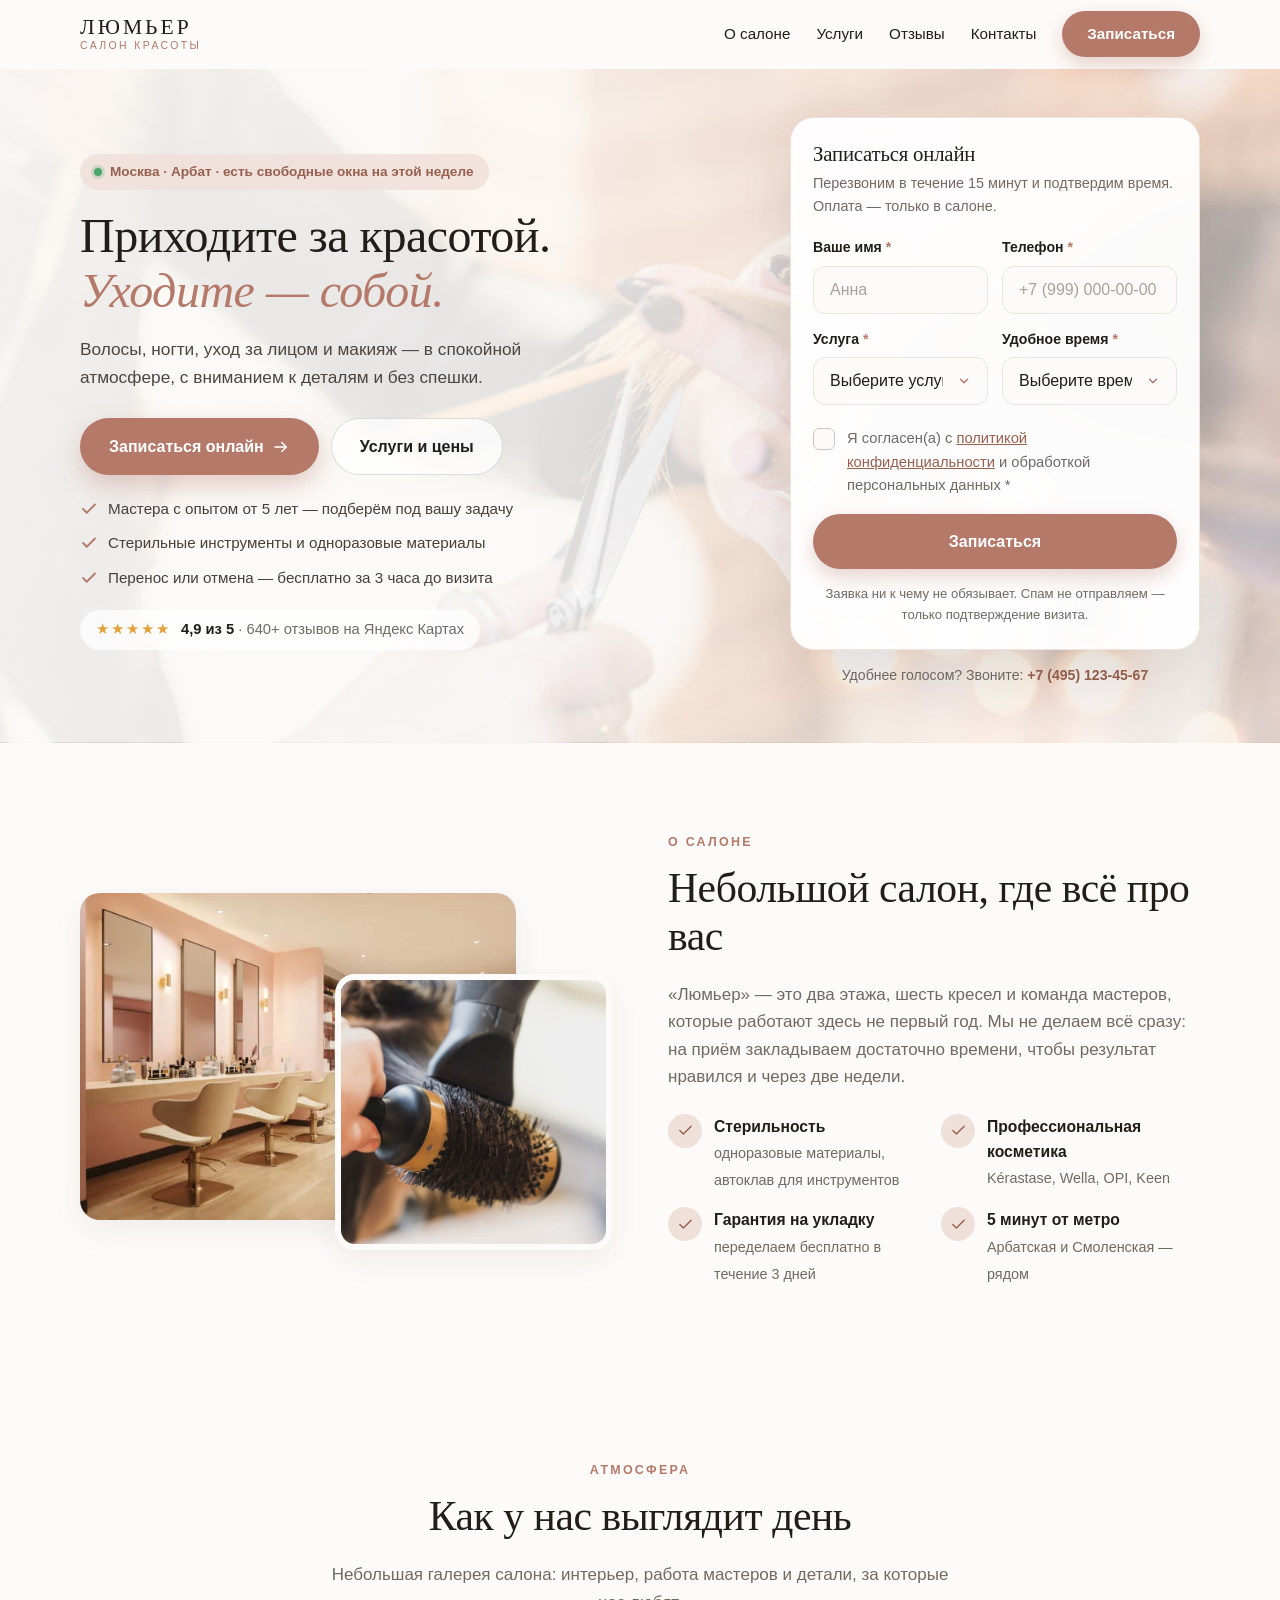
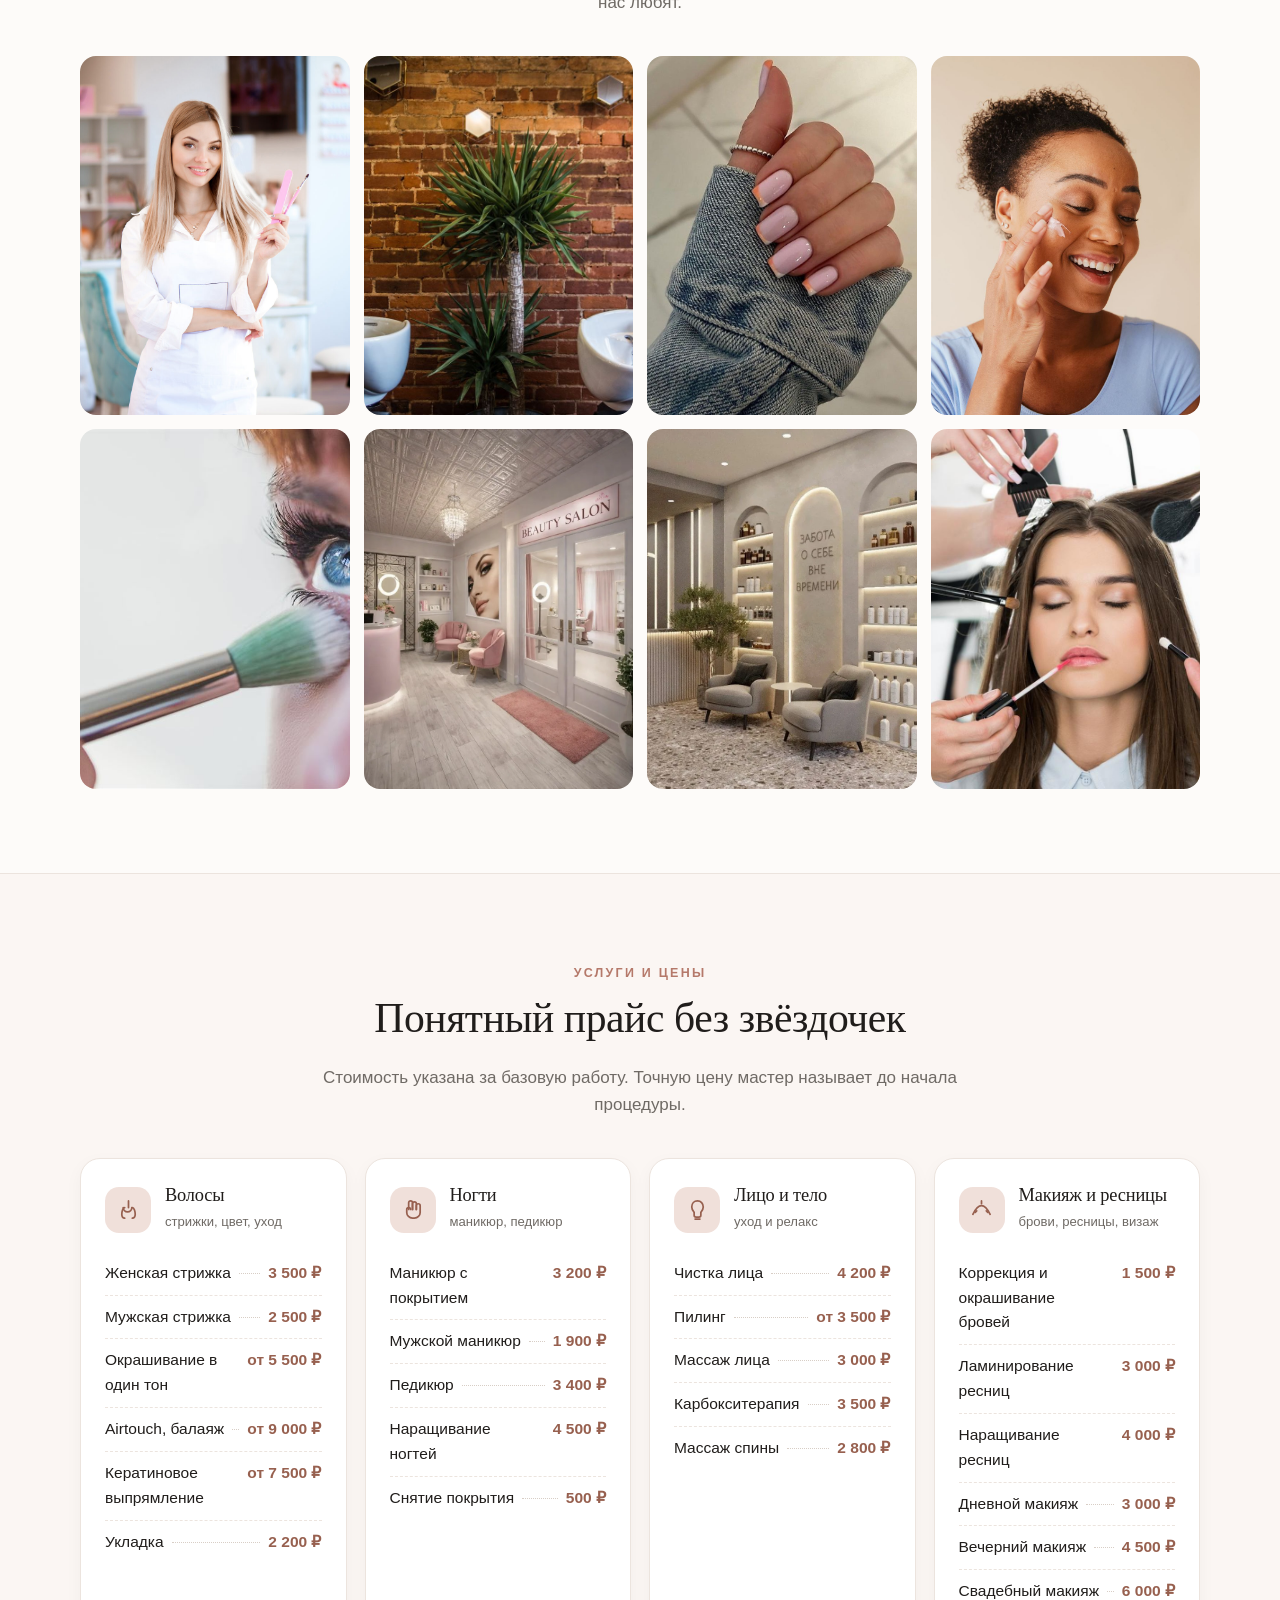
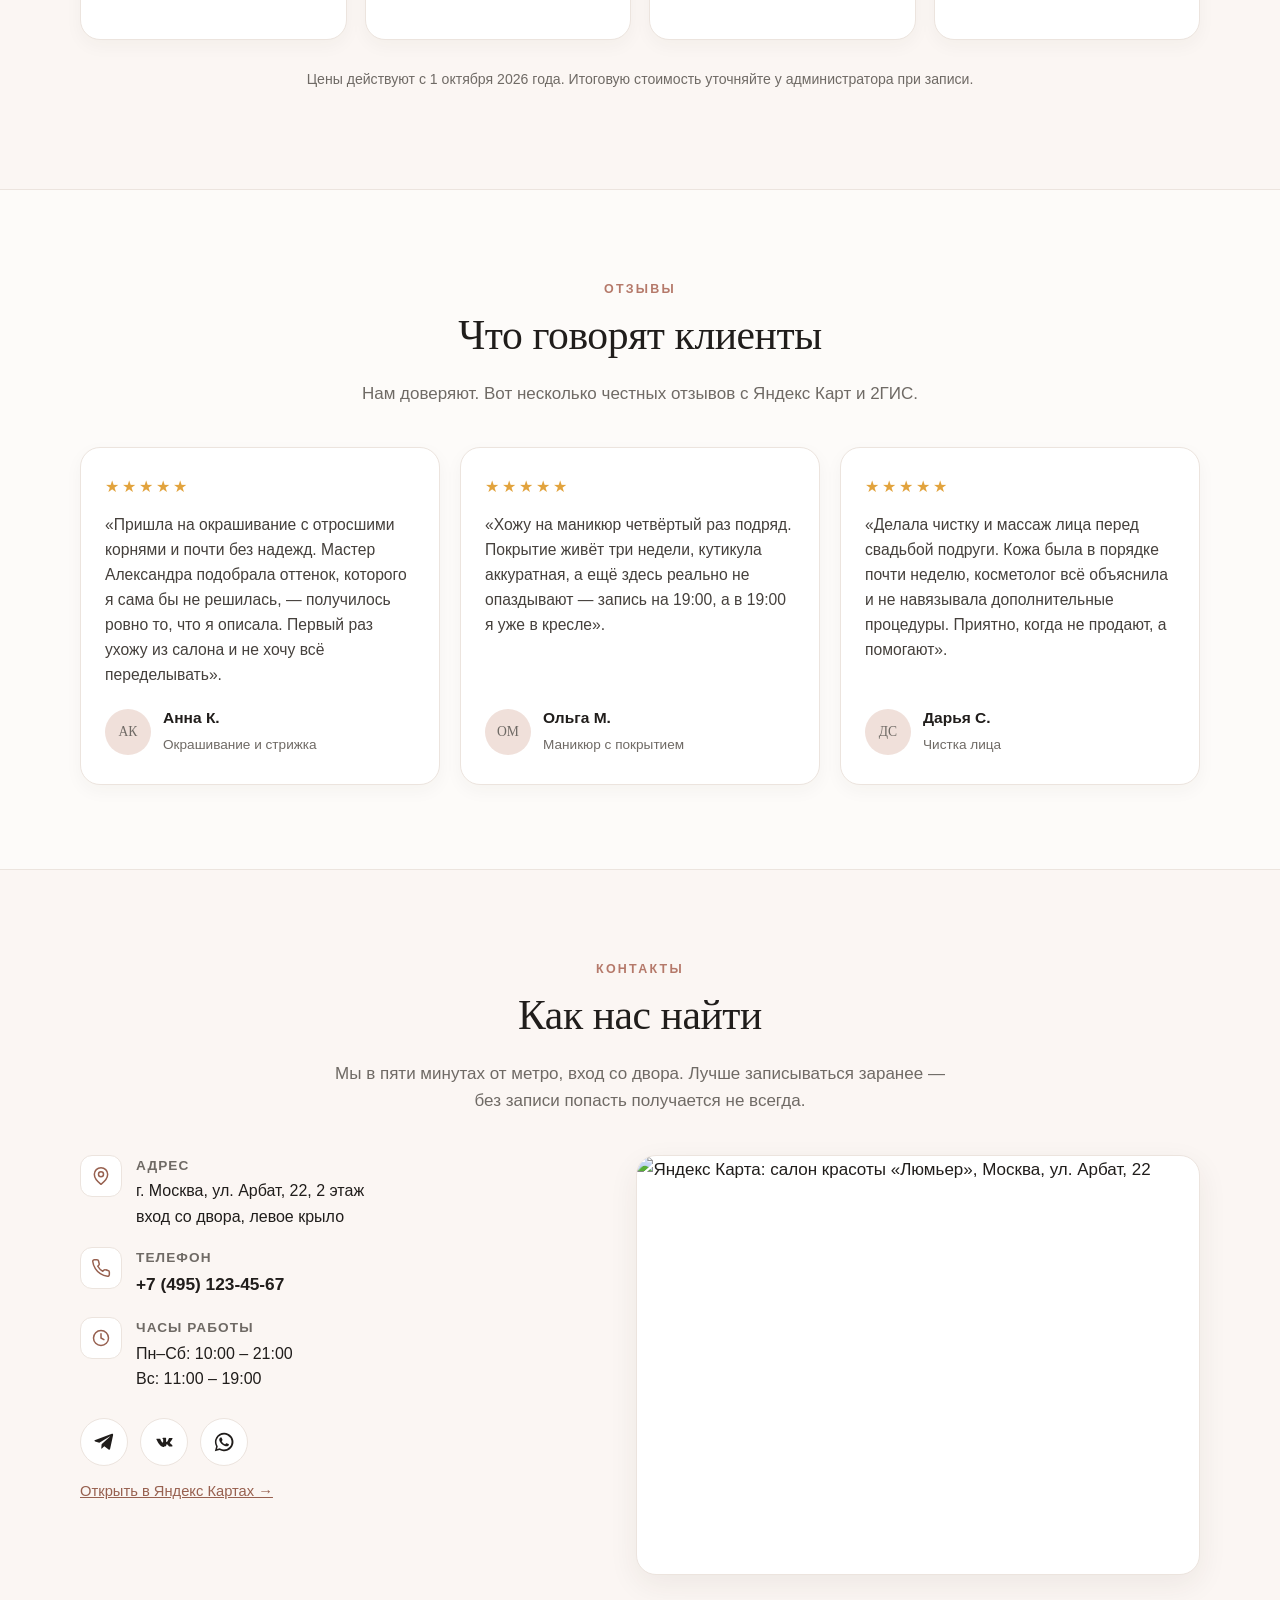
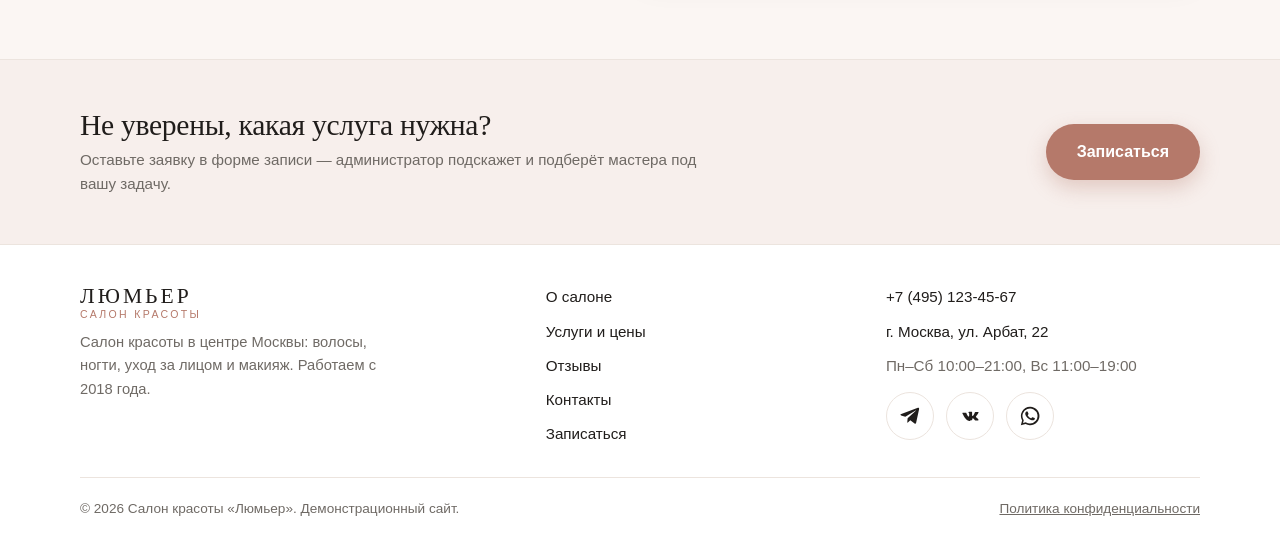
==== commit ff7a8b56: "Обновить заголовок сайта и фото в OG-карточке" ====
--- a/index.html
+++ b/index.html
@@ -5,8 +5,77 @@
   <meta name="viewport" content="width=device-width, initial-scale=1.0">
   <title>Салон красоты «Люмьер» — Москва, ул. Арбат, 22</title>
   <meta name="description" content="Салон красоты «Люмьер»: стрижки, окрашивание, маникюр, уход за лицом и макияж в центре Москвы. Запись онлайн, честные цены.">
+
+  <!-- Open Graph: превью для Telegram, WhatsApp, VK и соцсетей -->
+  <meta property="og:locale" content="ru_RU">
+  <meta property="og:type" content="website">
+  <meta property="og:site_name" content="Салон красоты «Люмьер»">
+  <meta property="og:title" content="Приходите за красотой — уходите собой | Салон «Люмьер»">
+  <meta property="og:description" content="Стрижки, окрашивание, маникюр, уход за лицом и макияж на Арбате. ★ 4,9 · 640+ отзывов. Онлайн-запись за минуту — перезвоним за 15 минут.">
+  <meta property="og:url" content="https://tde261.github.io/demo-beauty/">
+  <meta property="og:image" content="https://tde261.github.io/demo-beauty/og-image.jpg">
+  <meta property="og:image:secure_url" content="https://tde261.github.io/demo-beauty/og-image.jpg">
+  <meta property="og:image:type" content="image/jpeg">
+  <meta property="og:image:width" content="1200">
+  <meta property="og:image:height" content="630">
+  <meta property="og:image:alt" content="Салон красоты «Люмьер» на Арбате: приходите за красотой — уходите собой">
+
+  <!-- Twitter / X -->
+  <meta name="twitter:card" content="summary_large_image">
+  <meta name="twitter:title" content="Приходите за красотой — уходите собой | Салон «Люмьер»">
+  <meta name="twitter:description" content="Стрижки, окрашивание, маникюр, уход за лицом и макияж на Арбате. ★ 4,9 · 640+ отзывов. Онлайн-запись за минуту.">
+  <meta name="twitter:image" content="https://tde261.github.io/demo-beauty/og-image.jpg">
+  <meta name="twitter:image:alt" content="Салон красоты «Люмьер» на Арбате — приходите за красотой, уходите собой">
+
+  <link rel="canonical" href="https://tde261.github.io/demo-beauty/">
+  <meta name="theme-color" content="#fdfbf9">
+
   <link rel="icon" href="favicon.svg" type="image/svg+xml">
   <link rel="stylesheet" href="style.css">
+
+  <!-- Микроразметка для поиска (Schema.org) -->
+  <script type="application/ld+json">
+  {
+    "@context": "https://schema.org",
+    "@type": "BeautySalon",
+    "@id": "https://tde261.github.io/demo-beauty/#salon",
+    "name": "Салон красоты «Люмьер»",
+    "url": "https://tde261.github.io/demo-beauty/",
+    "image": "https://tde261.github.io/demo-beauty/og-image.jpg",
+    "description": "Салон красоты в центре Москвы: стрижки, окрашивание, маникюр, уход за лицом, макияж и брови.",
+    "telephone": "+7-495-123-45-67",
+    "priceRange": "₽₽",
+    "address": {
+      "@type": "PostalAddress",
+      "streetAddress": "ул. Арбат, 22",
+      "addressLocality": "Москва",
+      "addressCountry": "RU"
+    },
+    "geo": {
+      "@type": "GeoCoordinates",
+      "latitude": 55.751,
+      "longitude": 37.5925
+    },
+    "openingHoursSpecification": [
+      {
+        "@type": "OpeningHoursSpecification",
+        "dayOfWeek": ["Monday", "Tuesday", "Wednesday", "Thursday", "Friday", "Saturday"],
+        "opens": "10:00",
+        "closes": "21:00"
+      },
+      {
+        "@type": "OpeningHoursSpecification",
+        "dayOfWeek": "Sunday",
+        "opens": "11:00",
+        "closes": "19:00"
+      }
+    ],
+    "sameAs": [
+      "https://t.me/lumiere_beauty",
+      "https://vk.com/lumiere_beauty"
+    ]
+  }
+  </script>
 </head>
 <body>
 
@@ -39,7 +108,7 @@
 
       <div class="hero-copy">
         <span class="hero-badge"><span class="dot" aria-hidden="true"></span>Москва · Арбат · есть свободные окна на этой неделе</span>
-        <h1>Красота, в которой вы <em>узнаёте себя</em></h1>
+        <h1>Приходите за красотой.<br><em>Уходите — собой.</em></h1>
         <p class="hero-lead">Волосы, ногти, уход за лицом и макияж — в спокойной атмосфере, с вниманием к деталям и без спешки.</p>
         <div class="hero-actions">
           <a class="btn btn-accent" href="#booking">Записаться онлайн</a>
